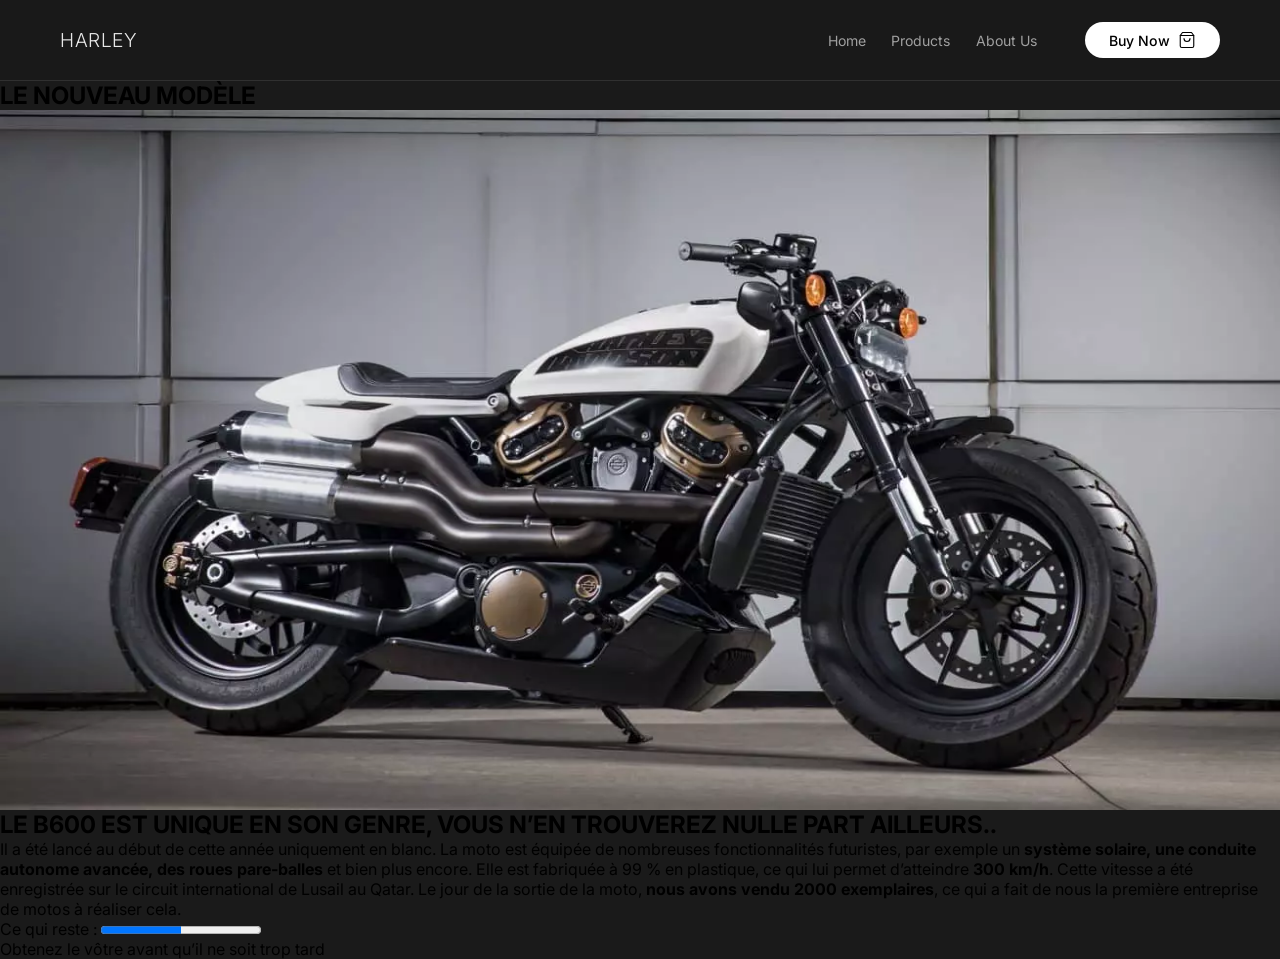
==== index.html @ 49d912ee "feat: Merge Aymen's home section and product page into main template - Update index.html with correc" ====
<!DOCTYPE html>
<html lang="en">

<head>
    <meta charset="UTF-8">
    <meta name="viewport" content="width=device-width, initial-scale=1.0">
    <link rel="stylesheet" href="assets/css/style.css">
    <link rel="stylesheet" href="assets/css/home.css">
    <link rel="preconnect" href="https://fonts.googleapis.com">
    <link rel="preconnect" href="https://fonts.gstatic.com" crossorigin>
    <link href="https://fonts.googleapis.com/css2?family=Inter:wght@400;500;600&display=swap" rel="stylesheet">
    <title>Moto Harley</title>
</head>

<body>
    <app-navbar></app-navbar>
    <section class="hero">
        <h1> LE NOUVEAU MODÈLE </h1>
            <img src='assets/images/harleymoto.webp' alt='une image' width="1290" height="700">
        <h2> LE B600 EST UNIQUE EN SON GENRE, VOUS N’EN TROUVEREZ NULLE PART AILLEURS..</h1>
            <p>Il a été lancé au début de cette année uniquement en blanc. La moto est équipée de nombreuses fonctionnalités futuristes, par exemple un <strong>système solaire, une conduite autonome avancée, des roues pare-balles</strong> et bien plus encore. Elle est fabriquée à 99 % en plastique, ce qui lui permet d’atteindre <strong>300 km/h</strong>. Cette vitesse a été enregistrée sur le circuit international de Lusail au Qatar. Le jour de la sortie de la moto, <strong>nous avons vendu 2000 exemplaires</strong>, ce qui a fait de nous la première entreprise de motos à réaliser cela.</p>
            <p>Ce qui reste : <progress value=50 max=100>50%</progress></p>
            <p>Obtenez le vôtre avant qu’il ne soit trop tard</p>
    </section>
    <script src="assets/js/navbar.js" defer></script>
</body>

</html>
---- assets/css/style.css ----
*,
*::before,
*::after {
    margin: 0;
    padding: 0;
    box-sizing: border-box;
}

:root {
    --nav-height: clamp(80px, 9vh, 100px);
    --container-padding: clamp(20px, 5vw, 60px);
}

app-navbar {
    display: contents;
}


body {
    font-family: 'Inter', sans-serif;
    background-color: #1a1a1a;
}

.navbar {
    width: 100%;
    height: var(--nav-height);
    background-color: rgba(26, 26, 26, 0.8);
    backdrop-filter: blur(10px);
    -webkit-backdrop-filter: blur(10px);
    border-bottom: 1px solid rgba(255, 255, 255, 0.1);
    position: sticky;
    top: 0;
    z-index: 1000;
    transition: all 0.3s ease;
}

.navbar-content {
    max-width: 1600px;
    width: 100%;
    height: 100%;
    margin: 0 auto;
    padding: 0 var(--container-padding);
    display: flex;
    align-items: center;
    justify-content: space-between;
}


.navbar-logo {
    font-size: clamp(18px, 1.5vw, 22px);
    font-weight: 300;
    letter-spacing: 0.5px;
    color: #ffffff;
    text-decoration: none;
    opacity: 0.9;
}

.navbar-right {
    display: flex;
    align-items: center;
    gap: clamp(24px, 4vw, 48px);
}

.navbar-links {
    display: flex;
    align-items: center;
    list-style: none;
    gap: clamp(16px, 2vw, 32px);
}

.navbar-links a {
    font-size: clamp(14px, 1.1vw, 16px);
    font-weight: 400;
    color: #a0a0a0;
    text-decoration: none;
    transition: color 0.2s ease;
}

.navbar-links a:hover {
    color: #ffffff;
}

.navbar-btn {
    display: inline-flex;
    align-items: center;
    gap: 8px;
    padding: clamp(8px, 1vh, 12px) clamp(16px, 2vw, 24px);
    font-size: clamp(13px, 1.1vw, 15px);
    font-weight: 500;
    color: #000000;
    background-color: #ffffff;
    border-radius: 50px;
    text-decoration: none;
    transition: transform 0.2s ease;
}

.navbar-btn:hover {
    transform: scale(1.02);
}

.navbar-btn svg {
    width: 18px;
    height: 18px;
    stroke-width: 1.5;
}

.hero {
    width: 100%;
    min-height: 80vh;
    display: flex;
    flex-direction: column;
    justify-content: flex-start;
}
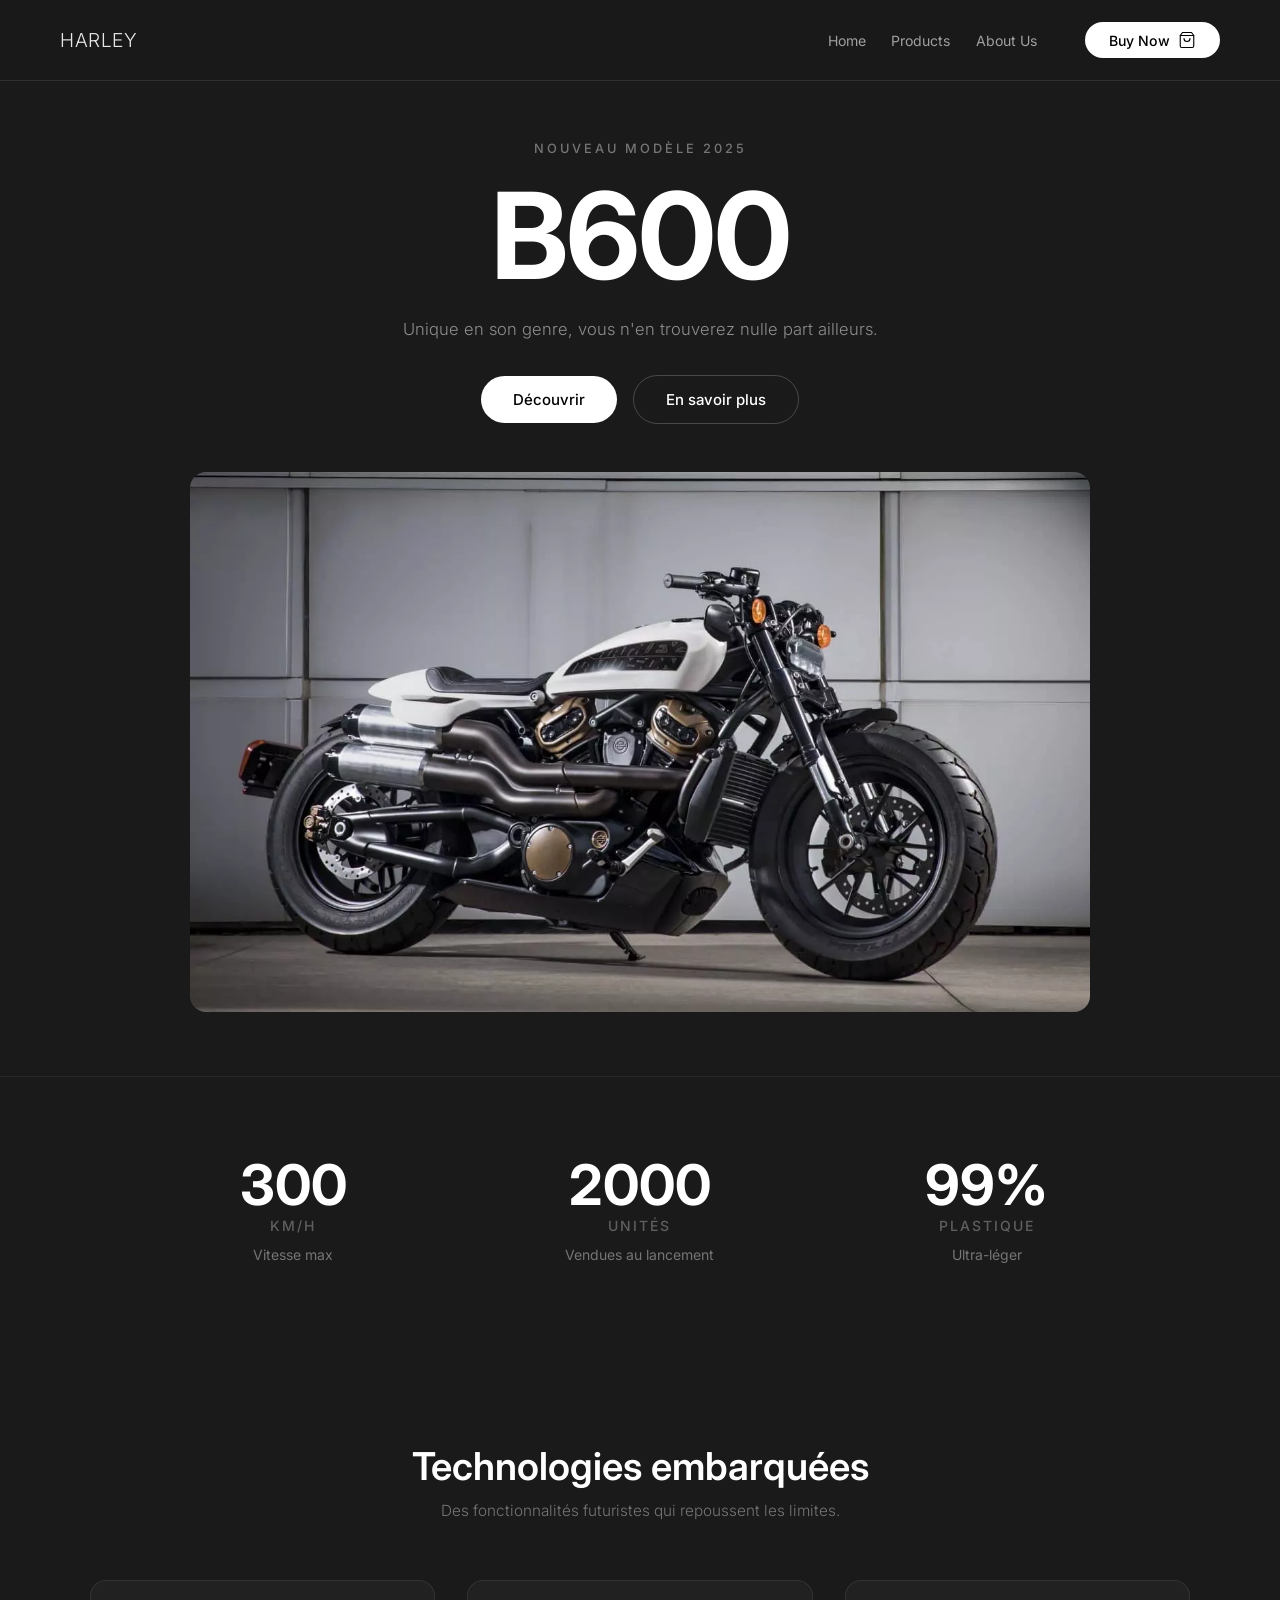
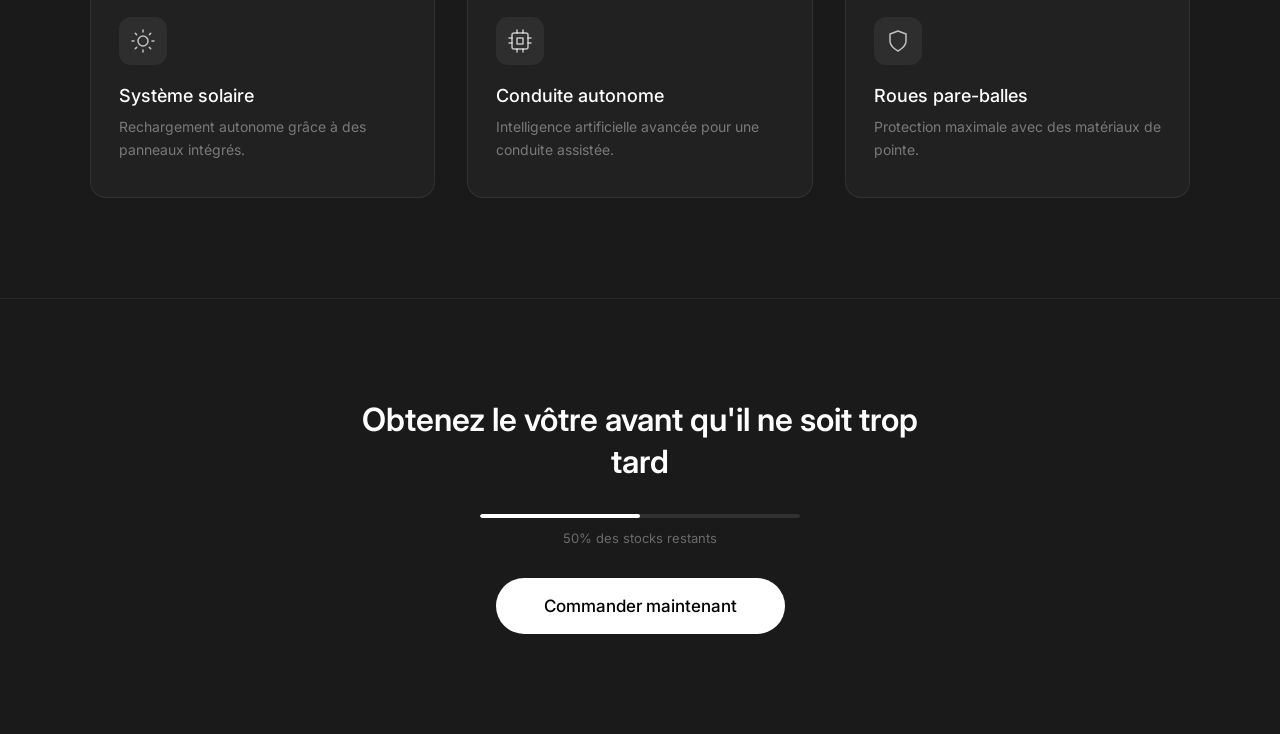
==== commit 7b20d3d5: "feat: Redesign home page and move Aymen's content to About page - Redesign home with clean hero, spe" ====
--- a/index.html
+++ b/index.html
@@ -1,5 +1,5 @@
 <!DOCTYPE html>
-<html lang="en">
+<html lang="fr">
 
 <head>
     <meta charset="UTF-8">
@@ -8,21 +8,115 @@
     <link rel="stylesheet" href="assets/css/home.css">
     <link rel="preconnect" href="https://fonts.googleapis.com">
     <link rel="preconnect" href="https://fonts.gstatic.com" crossorigin>
-    <link href="https://fonts.googleapis.com/css2?family=Inter:wght@400;500;600&display=swap" rel="stylesheet">
+    <link href="https://fonts.googleapis.com/css2?family=Inter:wght@300;400;500;600;700&display=swap" rel="stylesheet">
     <title>Moto Harley</title>
 </head>
 
 <body>
     <app-navbar></app-navbar>
+
     <section class="hero">
-        <h1> LE NOUVEAU MODÈLE </h1>
-            <img src='assets/images/harleymoto.webp' alt='une image' width="1290" height="700">
-        <h2> LE B600 EST UNIQUE EN SON GENRE, VOUS N’EN TROUVEREZ NULLE PART AILLEURS..</h1>
-            <p>Il a été lancé au début de cette année uniquement en blanc. La moto est équipée de nombreuses fonctionnalités futuristes, par exemple un <strong>système solaire, une conduite autonome avancée, des roues pare-balles</strong> et bien plus encore. Elle est fabriquée à 99 % en plastique, ce qui lui permet d’atteindre <strong>300 km/h</strong>. Cette vitesse a été enregistrée sur le circuit international de Lusail au Qatar. Le jour de la sortie de la moto, <strong>nous avons vendu 2000 exemplaires</strong>, ce qui a fait de nous la première entreprise de motos à réaliser cela.</p>
-            <p>Ce qui reste : <progress value=50 max=100>50%</progress></p>
-            <p>Obtenez le vôtre avant qu’il ne soit trop tard</p>
+        <div class="hero-content">
+            <p class="hero-label">Nouveau modèle 2025</p>
+            <h1 class="hero-title">B600</h1>
+            <p class="hero-subtitle">Unique en son genre, vous n'en trouverez nulle part ailleurs.</p>
+            <div class="hero-actions">
+                <a href="products.html" class="btn-primary">Découvrir</a>
+                <a href="#specs" class="btn-secondary">En savoir plus</a>
+            </div>
+        </div>
+        <div class="hero-image">
+            <img src="assets/images/harleymoto.webp" alt="Harley B600">
+        </div>
     </section>
+
+    <section class="specs" id="specs">
+        <div class="specs-grid">
+            <div class="spec-card">
+                <span class="spec-value">300</span>
+                <span class="spec-unit">km/h</span>
+                <span class="spec-label">Vitesse max</span>
+            </div>
+            <div class="spec-card">
+                <span class="spec-value">2000</span>
+                <span class="spec-unit">unités</span>
+                <span class="spec-label">Vendues au lancement</span>
+            </div>
+            <div class="spec-card">
+                <span class="spec-value">99%</span>
+                <span class="spec-unit">plastique</span>
+                <span class="spec-label">Ultra-léger</span>
+            </div>
+        </div>
+    </section>
+
+    <section class="features">
+        <div class="features-content">
+            <h2 class="section-title">Technologies embarquées</h2>
+            <p class="section-subtitle">Des fonctionnalités futuristes qui repoussent les limites.</p>
+            <div class="features-grid">
+                <div class="feature-card">
+                    <div class="feature-icon">
+                        <svg xmlns="http://www.w3.org/2000/svg" width="24" height="24" viewBox="0 0 24 24" fill="none" stroke="currentColor" stroke-width="1.5" stroke-linecap="round" stroke-linejoin="round">
+                            <circle cx="12" cy="12" r="5"></circle>
+                            <line x1="12" y1="1" x2="12" y2="3"></line>
+                            <line x1="12" y1="21" x2="12" y2="23"></line>
+                            <line x1="4.22" y1="4.22" x2="5.64" y2="5.64"></line>
+                            <line x1="18.36" y1="18.36" x2="19.78" y2="19.78"></line>
+                            <line x1="1" y1="12" x2="3" y2="12"></line>
+                            <line x1="21" y1="12" x2="23" y2="12"></line>
+                            <line x1="4.22" y1="19.78" x2="5.64" y2="18.36"></line>
+                            <line x1="18.36" y1="5.64" x2="19.78" y2="4.22"></line>
+                        </svg>
+                    </div>
+                    <h3>Système solaire</h3>
+                    <p>Rechargement autonome grâce à des panneaux intégrés.</p>
+                </div>
+                <div class="feature-card">
+                    <div class="feature-icon">
+                        <svg xmlns="http://www.w3.org/2000/svg" width="24" height="24" viewBox="0 0 24 24" fill="none" stroke="currentColor" stroke-width="1.5" stroke-linecap="round" stroke-linejoin="round">
+                            <rect x="4" y="4" width="16" height="16" rx="2" ry="2"></rect>
+                            <rect x="9" y="9" width="6" height="6"></rect>
+                            <line x1="9" y1="1" x2="9" y2="4"></line>
+                            <line x1="15" y1="1" x2="15" y2="4"></line>
+                            <line x1="9" y1="20" x2="9" y2="23"></line>
+                            <line x1="15" y1="20" x2="15" y2="23"></line>
+                            <line x1="20" y1="9" x2="23" y2="9"></line>
+                            <line x1="20" y1="14" x2="23" y2="14"></line>
+                            <line x1="1" y1="9" x2="4" y2="9"></line>
+                            <line x1="1" y1="14" x2="4" y2="14"></line>
+                        </svg>
+                    </div>
+                    <h3>Conduite autonome</h3>
+                    <p>Intelligence artificielle avancée pour une conduite assistée.</p>
+                </div>
+                <div class="feature-card">
+                    <div class="feature-icon">
+                        <svg xmlns="http://www.w3.org/2000/svg" width="24" height="24" viewBox="0 0 24 24" fill="none" stroke="currentColor" stroke-width="1.5" stroke-linecap="round" stroke-linejoin="round">
+                            <path d="M12 22s8-4 8-10V5l-8-3-8 3v7c0 6 8 10 8 10z"></path>
+                        </svg>
+                    </div>
+                    <h3>Roues pare-balles</h3>
+                    <p>Protection maximale avec des matériaux de pointe.</p>
+                </div>
+            </div>
+        </div>
+    </section>
+
+    <section class="cta">
+        <div class="cta-content">
+            <h2>Obtenez le vôtre avant qu'il ne soit trop tard</h2>
+            <div class="cta-stock">
+                <div class="stock-bar">
+                    <div class="stock-fill"></div>
+                </div>
+                <span class="stock-text">50% des stocks restants</span>
+            </div>
+            <a href="products.html" class="btn-primary btn-large">Commander maintenant</a>
+        </div>
+    </section>
+
     <script src="assets/js/navbar.js" defer></script>
 </body>
 
-</html>+</html>
--- a/assets/css/home.css
+++ b/assets/css/home.css
@@ -0,0 +1,297 @@
+/* ============ HERO ============ */
+.hero {
+    width: 100%;
+    min-height: calc(100vh - var(--nav-height));
+    display: flex;
+    flex-direction: column;
+    align-items: center;
+    justify-content: center;
+    padding: 60px var(--container-padding);
+    text-align: center;
+    gap: 48px;
+}
+
+.hero-content {
+    max-width: 700px;
+    display: flex;
+    flex-direction: column;
+    align-items: center;
+    gap: 20px;
+}
+
+.hero-label {
+    font-size: clamp(12px, 1vw, 14px);
+    font-weight: 500;
+    letter-spacing: 3px;
+    text-transform: uppercase;
+    color: rgba(255, 255, 255, 0.4);
+}
+
+.hero-title {
+    font-size: clamp(64px, 10vw, 120px);
+    font-weight: 700;
+    letter-spacing: -2px;
+    line-height: 1;
+    color: #ffffff;
+}
+
+.hero-subtitle {
+    font-size: clamp(16px, 1.3vw, 20px);
+    font-weight: 300;
+    line-height: 1.6;
+    color: rgba(255, 255, 255, 0.5);
+    max-width: 480px;
+}
+
+.hero-actions {
+    display: flex;
+    align-items: center;
+    gap: 16px;
+    margin-top: 12px;
+}
+
+.hero-image {
+    width: 100%;
+    max-width: 900px;
+}
+
+.hero-image img {
+    width: 100%;
+    height: auto;
+    border-radius: 16px;
+    object-fit: cover;
+}
+
+/* ============ BUTTONS ============ */
+.btn-primary {
+    display: inline-flex;
+    align-items: center;
+    justify-content: center;
+    padding: 14px 32px;
+    font-size: 15px;
+    font-weight: 500;
+    color: #000000;
+    background-color: #ffffff;
+    border-radius: 50px;
+    text-decoration: none;
+    transition: transform 0.2s ease, opacity 0.2s ease;
+}
+
+.btn-primary:hover {
+    transform: scale(1.03);
+    opacity: 0.9;
+}
+
+.btn-secondary {
+    display: inline-flex;
+    align-items: center;
+    justify-content: center;
+    padding: 14px 32px;
+    font-size: 15px;
+    font-weight: 500;
+    color: #ffffff;
+    background-color: transparent;
+    border: 1px solid rgba(255, 255, 255, 0.2);
+    border-radius: 50px;
+    text-decoration: none;
+    transition: border-color 0.2s ease;
+}
+
+.btn-secondary:hover {
+    border-color: rgba(255, 255, 255, 0.5);
+}
+
+.btn-large {
+    padding: 18px 48px;
+    font-size: 17px;
+}
+
+/* ============ SPECS ============ */
+.specs {
+    padding: 80px var(--container-padding);
+    border-top: 1px solid rgba(255, 255, 255, 0.06);
+}
+
+.specs-grid {
+    max-width: 1000px;
+    margin: 0 auto;
+    display: grid;
+    grid-template-columns: repeat(3, 1fr);
+    gap: 40px;
+}
+
+.spec-card {
+    display: flex;
+    flex-direction: column;
+    align-items: center;
+    text-align: center;
+    gap: 4px;
+}
+
+.spec-value {
+    font-size: clamp(40px, 5vw, 56px);
+    font-weight: 700;
+    color: #ffffff;
+    line-height: 1;
+}
+
+.spec-unit {
+    font-size: 14px;
+    font-weight: 500;
+    color: rgba(255, 255, 255, 0.3);
+    text-transform: uppercase;
+    letter-spacing: 2px;
+}
+
+.spec-label {
+    font-size: 14px;
+    font-weight: 400;
+    color: rgba(255, 255, 255, 0.4);
+    margin-top: 8px;
+}
+
+/* ============ FEATURES ============ */
+.features {
+    padding: 100px var(--container-padding);
+}
+
+.features-content {
+    max-width: 1100px;
+    margin: 0 auto;
+}
+
+.section-title {
+    font-size: clamp(28px, 3vw, 40px);
+    font-weight: 600;
+    color: #ffffff;
+    text-align: center;
+}
+
+.section-subtitle {
+    font-size: clamp(15px, 1.2vw, 18px);
+    font-weight: 300;
+    color: rgba(255, 255, 255, 0.4);
+    text-align: center;
+    margin-top: 12px;
+}
+
+.features-grid {
+    display: grid;
+    grid-template-columns: repeat(3, 1fr);
+    gap: 32px;
+    margin-top: 60px;
+}
+
+.feature-card {
+    padding: 36px 28px;
+    border-radius: 16px;
+    border: 1px solid rgba(255, 255, 255, 0.08);
+    background-color: rgba(255, 255, 255, 0.03);
+    transition: border-color 0.3s ease, background-color 0.3s ease;
+}
+
+.feature-card:hover {
+    border-color: rgba(255, 255, 255, 0.15);
+    background-color: rgba(255, 255, 255, 0.05);
+}
+
+.feature-icon {
+    width: 48px;
+    height: 48px;
+    display: flex;
+    align-items: center;
+    justify-content: center;
+    border-radius: 12px;
+    background-color: rgba(255, 255, 255, 0.06);
+    color: rgba(255, 255, 255, 0.7);
+    margin-bottom: 20px;
+}
+
+.feature-card h3 {
+    font-size: 18px;
+    font-weight: 500;
+    color: #ffffff;
+    margin-bottom: 10px;
+}
+
+.feature-card p {
+    font-size: 14px;
+    font-weight: 400;
+    line-height: 1.6;
+    color: rgba(255, 255, 255, 0.4);
+}
+
+/* ============ CTA ============ */
+.cta {
+    padding: 100px var(--container-padding);
+    border-top: 1px solid rgba(255, 255, 255, 0.06);
+}
+
+.cta-content {
+    max-width: 600px;
+    margin: 0 auto;
+    text-align: center;
+    display: flex;
+    flex-direction: column;
+    align-items: center;
+    gap: 32px;
+}
+
+.cta-content h2 {
+    font-size: clamp(24px, 2.5vw, 36px);
+    font-weight: 600;
+    color: #ffffff;
+    line-height: 1.3;
+}
+
+.cta-stock {
+    display: flex;
+    flex-direction: column;
+    align-items: center;
+    gap: 12px;
+    width: 100%;
+    max-width: 320px;
+}
+
+.stock-bar {
+    width: 100%;
+    height: 4px;
+    background-color: rgba(255, 255, 255, 0.1);
+    border-radius: 4px;
+    overflow: hidden;
+}
+
+.stock-fill {
+    width: 50%;
+    height: 100%;
+    background-color: #ffffff;
+    border-radius: 4px;
+}
+
+.stock-text {
+    font-size: 13px;
+    font-weight: 400;
+    color: rgba(255, 255, 255, 0.35);
+}
+
+/* ============ RESPONSIVE ============ */
+@media (max-width: 768px) {
+    .specs-grid {
+        grid-template-columns: 1fr;
+        gap: 32px;
+    }
+
+    .features-grid {
+        grid-template-columns: 1fr;
+        gap: 20px;
+    }
+
+    .hero-actions {
+        flex-direction: column;
+        width: 100%;
+    }
+
+    .hero-actions a {
+        width: 100%;
+    }
+}
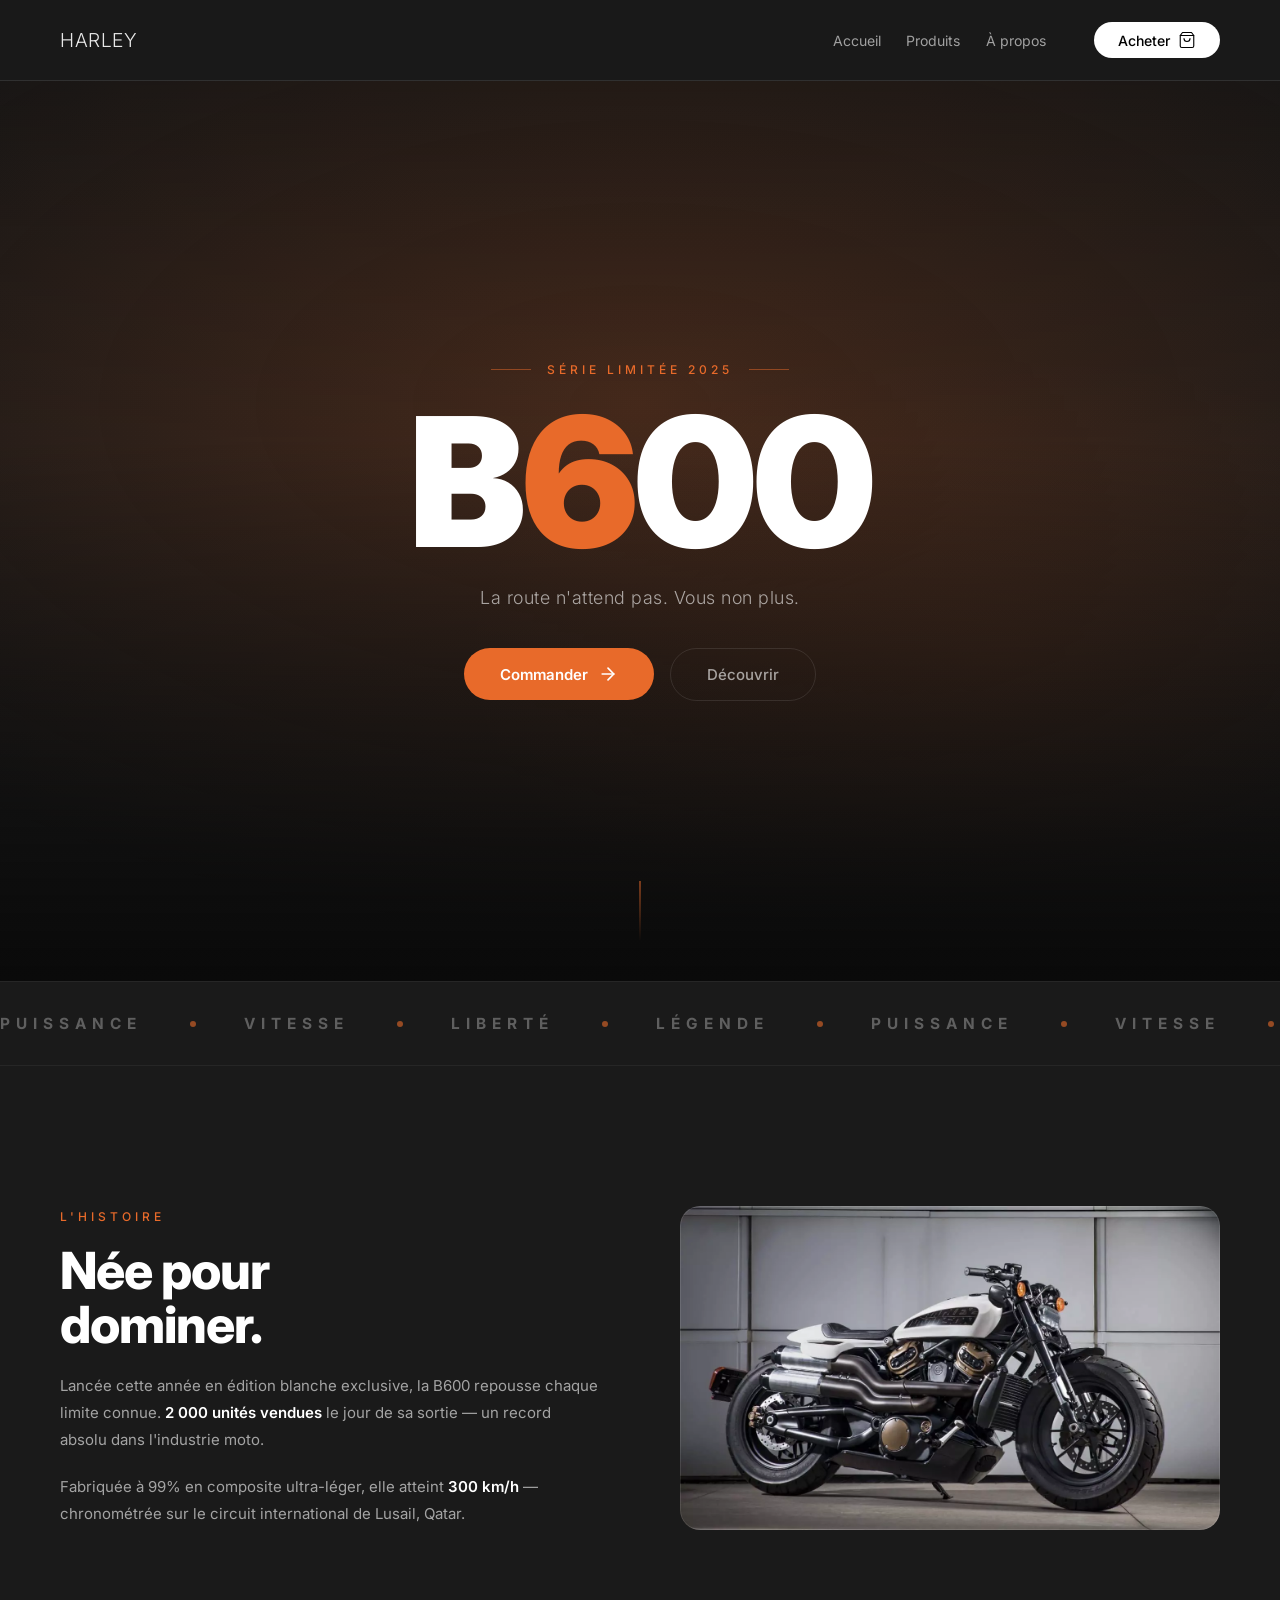
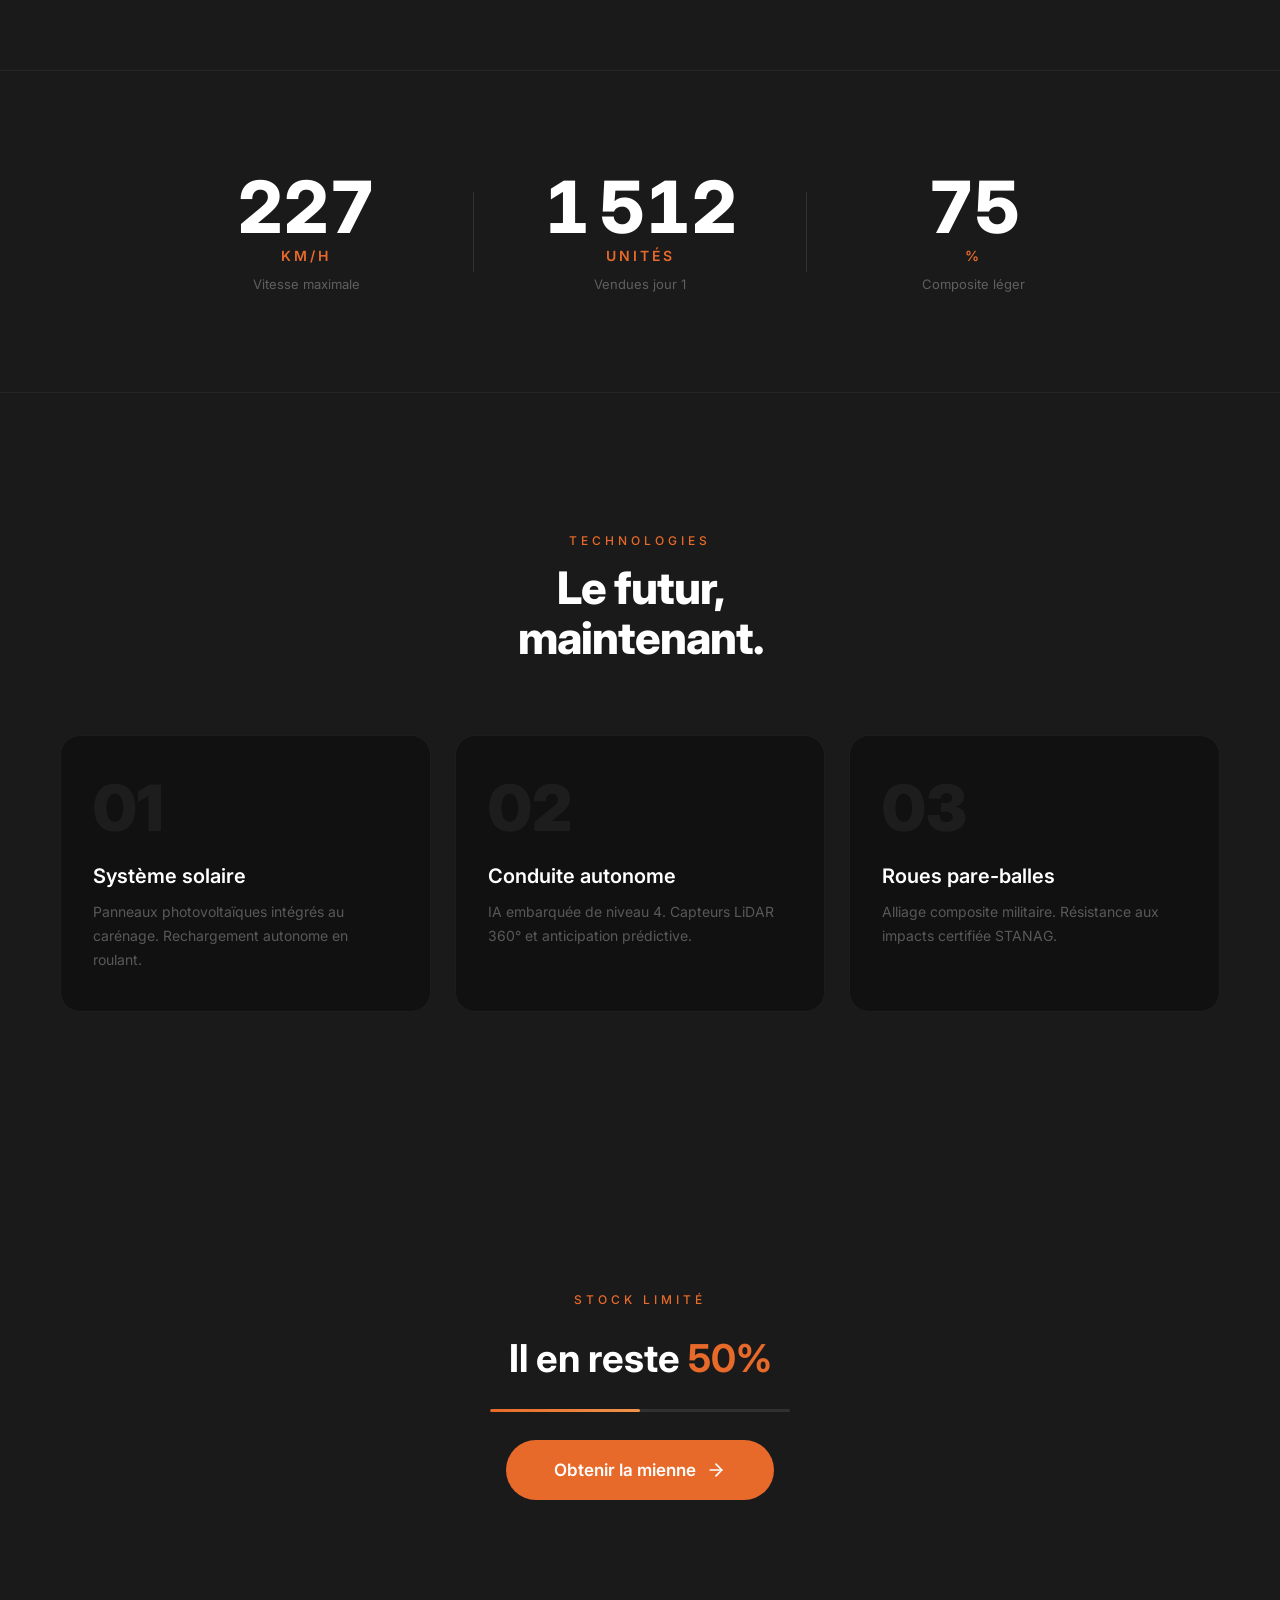
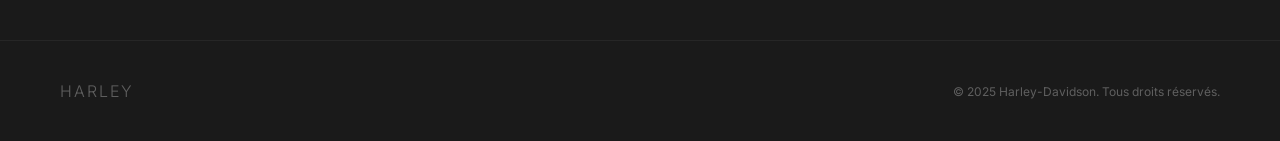
==== commit b1760f62: "feat: Premium redesign of home page with parallax, animations and French navbar - Cinematic hero wit" ====
--- a/index.html
+++ b/index.html
@@ -8,115 +8,151 @@
     <link rel="stylesheet" href="assets/css/home.css">
     <link rel="preconnect" href="https://fonts.googleapis.com">
     <link rel="preconnect" href="https://fonts.gstatic.com" crossorigin>
-    <link href="https://fonts.googleapis.com/css2?family=Inter:wght@300;400;500;600;700&display=swap" rel="stylesheet">
-    <title>Moto Harley</title>
+    <link href="https://fonts.googleapis.com/css2?family=Inter:wght@300;400;500;600;700;800;900&display=swap" rel="stylesheet">
+    <title>Harley — B600</title>
 </head>
 
 <body>
     <app-navbar></app-navbar>
 
-    <section class="hero">
+    <!-- HERO -->
+    <section class="hero" id="hero">
+        <div class="hero-bg-wrapper">
+            <div class="hero-bg" id="heroBg"></div>
+            <div class="hero-overlay"></div>
+        </div>
         <div class="hero-content">
-            <p class="hero-label">Nouveau modèle 2025</p>
-            <h1 class="hero-title">B600</h1>
-            <p class="hero-subtitle">Unique en son genre, vous n'en trouverez nulle part ailleurs.</p>
-            <div class="hero-actions">
-                <a href="products.html" class="btn-primary">Découvrir</a>
-                <a href="#specs" class="btn-secondary">En savoir plus</a>
+            <div class="hero-tag reveal">
+                <span class="tag-line"></span>
+                <span>Série limitée 2025</span>
+                <span class="tag-line"></span>
+            </div>
+            <h1 class="hero-title reveal">
+                <span class="title-line">B<span class="title-accent">6</span>00</span>
+            </h1>
+            <p class="hero-sub reveal">La route n'attend pas. Vous non plus.</p>
+            <div class="hero-cta reveal">
+                <a href="products.html" class="cta-main">
+                    <span>Commander</span>
+                    <svg width="20" height="20" viewBox="0 0 24 24" fill="none" stroke="currentColor" stroke-width="2" stroke-linecap="round" stroke-linejoin="round"><line x1="5" y1="12" x2="19" y2="12"></line><polyline points="12 5 19 12 12 19"></polyline></svg>
+                </a>
+                <a href="#story" class="cta-ghost">Découvrir</a>
             </div>
         </div>
-        <div class="hero-image">
-            <img src="assets/images/harleymoto.webp" alt="Harley B600">
+        <div class="scroll-indicator" id="scrollInd">
+            <div class="scroll-line"></div>
         </div>
     </section>
 
-    <section class="specs" id="specs">
-        <div class="specs-grid">
-            <div class="spec-card">
-                <span class="spec-value">300</span>
-                <span class="spec-unit">km/h</span>
-                <span class="spec-label">Vitesse max</span>
-            </div>
-            <div class="spec-card">
-                <span class="spec-value">2000</span>
-                <span class="spec-unit">unités</span>
-                <span class="spec-label">Vendues au lancement</span>
-            </div>
-            <div class="spec-card">
-                <span class="spec-value">99%</span>
-                <span class="spec-unit">plastique</span>
-                <span class="spec-label">Ultra-léger</span>
+    <!-- MARQUEE -->
+    <section class="marquee-section">
+        <div class="marquee-track">
+            <div class="marquee-content">
+                <span>PUISSANCE</span><span class="marquee-dot"></span>
+                <span>VITESSE</span><span class="marquee-dot"></span>
+                <span>LIBERTÉ</span><span class="marquee-dot"></span>
+                <span>LÉGENDE</span><span class="marquee-dot"></span>
+                <span>PUISSANCE</span><span class="marquee-dot"></span>
+                <span>VITESSE</span><span class="marquee-dot"></span>
+                <span>LIBERTÉ</span><span class="marquee-dot"></span>
+                <span>LÉGENDE</span><span class="marquee-dot"></span>
             </div>
         </div>
     </section>
 
-    <section class="features">
-        <div class="features-content">
-            <h2 class="section-title">Technologies embarquées</h2>
-            <p class="section-subtitle">Des fonctionnalités futuristes qui repoussent les limites.</p>
-            <div class="features-grid">
-                <div class="feature-card">
-                    <div class="feature-icon">
-                        <svg xmlns="http://www.w3.org/2000/svg" width="24" height="24" viewBox="0 0 24 24" fill="none" stroke="currentColor" stroke-width="1.5" stroke-linecap="round" stroke-linejoin="round">
-                            <circle cx="12" cy="12" r="5"></circle>
-                            <line x1="12" y1="1" x2="12" y2="3"></line>
-                            <line x1="12" y1="21" x2="12" y2="23"></line>
-                            <line x1="4.22" y1="4.22" x2="5.64" y2="5.64"></line>
-                            <line x1="18.36" y1="18.36" x2="19.78" y2="19.78"></line>
-                            <line x1="1" y1="12" x2="3" y2="12"></line>
-                            <line x1="21" y1="12" x2="23" y2="12"></line>
-                            <line x1="4.22" y1="19.78" x2="5.64" y2="18.36"></line>
-                            <line x1="18.36" y1="5.64" x2="19.78" y2="4.22"></line>
-                        </svg>
-                    </div>
-                    <h3>Système solaire</h3>
-                    <p>Rechargement autonome grâce à des panneaux intégrés.</p>
-                </div>
-                <div class="feature-card">
-                    <div class="feature-icon">
-                        <svg xmlns="http://www.w3.org/2000/svg" width="24" height="24" viewBox="0 0 24 24" fill="none" stroke="currentColor" stroke-width="1.5" stroke-linecap="round" stroke-linejoin="round">
-                            <rect x="4" y="4" width="16" height="16" rx="2" ry="2"></rect>
-                            <rect x="9" y="9" width="6" height="6"></rect>
-                            <line x1="9" y1="1" x2="9" y2="4"></line>
-                            <line x1="15" y1="1" x2="15" y2="4"></line>
-                            <line x1="9" y1="20" x2="9" y2="23"></line>
-                            <line x1="15" y1="20" x2="15" y2="23"></line>
-                            <line x1="20" y1="9" x2="23" y2="9"></line>
-                            <line x1="20" y1="14" x2="23" y2="14"></line>
-                            <line x1="1" y1="9" x2="4" y2="9"></line>
-                            <line x1="1" y1="14" x2="4" y2="14"></line>
-                        </svg>
-                    </div>
-                    <h3>Conduite autonome</h3>
-                    <p>Intelligence artificielle avancée pour une conduite assistée.</p>
-                </div>
-                <div class="feature-card">
-                    <div class="feature-icon">
-                        <svg xmlns="http://www.w3.org/2000/svg" width="24" height="24" viewBox="0 0 24 24" fill="none" stroke="currentColor" stroke-width="1.5" stroke-linecap="round" stroke-linejoin="round">
-                            <path d="M12 22s8-4 8-10V5l-8-3-8 3v7c0 6 8 10 8 10z"></path>
-                        </svg>
-                    </div>
-                    <h3>Roues pare-balles</h3>
-                    <p>Protection maximale avec des matériaux de pointe.</p>
+    <!-- STORY -->
+    <section class="story" id="story">
+        <div class="story-inner">
+            <div class="story-text">
+                <p class="story-label reveal">L'histoire</p>
+                <h2 class="story-title reveal">Née pour<br>dominer.</h2>
+                <p class="story-desc reveal">Lancée cette année en édition blanche exclusive, la B600 repousse chaque limite connue. <strong>2 000 unités vendues</strong> le jour de sa sortie — un record absolu dans l'industrie moto.</p>
+                <p class="story-desc reveal">Fabriquée à 99% en composite ultra-léger, elle atteint <strong>300 km/h</strong> — chronométrée sur le circuit international de Lusail, Qatar.</p>
+            </div>
+            <div class="story-visual reveal">
+                <div class="story-img-wrapper">
+                    <img src="assets/images/harleymoto.webp" alt="Harley B600">
                 </div>
             </div>
         </div>
     </section>
 
-    <section class="cta">
-        <div class="cta-content">
-            <h2>Obtenez le vôtre avant qu'il ne soit trop tard</h2>
-            <div class="cta-stock">
-                <div class="stock-bar">
-                    <div class="stock-fill"></div>
-                </div>
-                <span class="stock-text">50% des stocks restants</span>
+    <!-- SPECS -->
+    <section class="specs">
+        <div class="specs-inner">
+            <div class="spec-item reveal">
+                <span class="spec-number" data-target="300">0</span>
+                <span class="spec-unit">km/h</span>
+                <span class="spec-name">Vitesse maximale</span>
             </div>
-            <a href="products.html" class="btn-primary btn-large">Commander maintenant</a>
+            <div class="spec-divider"></div>
+            <div class="spec-item reveal">
+                <span class="spec-number" data-target="2000">0</span>
+                <span class="spec-unit">unités</span>
+                <span class="spec-name">Vendues jour 1</span>
+            </div>
+            <div class="spec-divider"></div>
+            <div class="spec-item reveal">
+                <span class="spec-number" data-target="99">0</span>
+                <span class="spec-unit">%</span>
+                <span class="spec-name">Composite léger</span>
+            </div>
         </div>
     </section>
 
+    <!-- FEATURES -->
+    <section class="features">
+        <div class="features-header">
+            <p class="features-label reveal">Technologies</p>
+            <h2 class="features-title reveal">Le futur,<br>maintenant.</h2>
+        </div>
+        <div class="features-grid">
+            <div class="feature-card reveal" style="--delay: 0s">
+                <div class="card-number">01</div>
+                <h3>Système solaire</h3>
+                <p>Panneaux photovoltaïques intégrés au carénage. Rechargement autonome en roulant.</p>
+                <div class="card-line"></div>
+            </div>
+            <div class="feature-card reveal" style="--delay: 0.1s">
+                <div class="card-number">02</div>
+                <h3>Conduite autonome</h3>
+                <p>IA embarquée de niveau 4. Capteurs LiDAR 360° et anticipation prédictive.</p>
+                <div class="card-line"></div>
+            </div>
+            <div class="feature-card reveal" style="--delay: 0.2s">
+                <div class="card-number">03</div>
+                <h3>Roues pare-balles</h3>
+                <p>Alliage composite militaire. Résistance aux impacts certifiée STANAG.</p>
+                <div class="card-line"></div>
+            </div>
+        </div>
+    </section>
+
+    <!-- CTA -->
+    <section class="final-cta">
+        <div class="final-cta-inner reveal">
+            <p class="final-label">Stock limité</p>
+            <h2>Il en reste <span class="accent">50%</span></h2>
+            <div class="final-bar">
+                <div class="final-bar-fill"></div>
+            </div>
+            <a href="products.html" class="cta-main cta-large">
+                <span>Obtenir la mienne</span>
+                <svg width="20" height="20" viewBox="0 0 24 24" fill="none" stroke="currentColor" stroke-width="2" stroke-linecap="round" stroke-linejoin="round"><line x1="5" y1="12" x2="19" y2="12"></line><polyline points="12 5 19 12 12 19"></polyline></svg>
+            </a>
+        </div>
+    </section>
+
+    <!-- FOOTER -->
+    <footer class="site-footer">
+        <div class="footer-inner">
+            <span class="footer-logo">HARLEY</span>
+            <span class="footer-copy">&copy; 2025 Harley-Davidson. Tous droits réservés.</span>
+        </div>
+    </footer>
+
     <script src="assets/js/navbar.js" defer></script>
+    <script src="assets/js/home.js" defer></script>
 </body>
 
 </html>
--- a/assets/css/home.css
+++ b/assets/css/home.css
@@ -1,297 +1,586 @@
+/* ============================================
+   HARLEY B600 — HOME
+   ============================================ */
+
+:root {
+    --accent: #e86a2a;
+    --accent-glow: rgba(232, 106, 42, 0.25);
+    --white: #ffffff;
+    --white-60: rgba(255, 255, 255, 0.6);
+    --white-30: rgba(255, 255, 255, 0.3);
+    --white-10: rgba(255, 255, 255, 0.1);
+    --white-05: rgba(255, 255, 255, 0.05);
+    --dark: #0a0a0a;
+    --dark-card: #111111;
+}
+
+/* ============ REVEAL ANIMATION ============ */
+.reveal {
+    opacity: 0;
+    transform: translateY(40px);
+    transition: opacity 0.8s cubic-bezier(0.16, 1, 0.3, 1),
+                transform 0.8s cubic-bezier(0.16, 1, 0.3, 1);
+    transition-delay: var(--delay, 0s);
+}
+
+.reveal.visible {
+    opacity: 1;
+    transform: translateY(0);
+}
+
 /* ============ HERO ============ */
 .hero {
+    position: relative;
     width: 100%;
-    min-height: calc(100vh - var(--nav-height));
+    height: 100vh;
+    display: flex;
+    align-items: center;
+    justify-content: center;
+    overflow: hidden;
+}
+
+.hero-bg-wrapper {
+    position: absolute;
+    inset: 0;
+    z-index: 0;
+}
+
+.hero-bg {
+    position: absolute;
+    inset: -20%;
+    background: radial-gradient(ellipse 80% 60% at 50% 40%, var(--accent-glow), transparent 70%),
+                radial-gradient(ellipse 50% 40% at 70% 60%, rgba(232, 106, 42, 0.08), transparent 60%);
+    will-change: transform;
+}
+
+.hero-overlay {
+    position: absolute;
+    inset: 0;
+    background: linear-gradient(to bottom,
+        rgba(10, 10, 10, 0.3) 0%,
+        rgba(10, 10, 10, 0.1) 40%,
+        rgba(10, 10, 10, 0.6) 80%,
+        var(--dark) 100%
+    );
+}
+
+.hero-content {
+    position: relative;
+    z-index: 2;
+    text-align: center;
     display: flex;
     flex-direction: column;
     align-items: center;
-    justify-content: center;
-    padding: 60px var(--container-padding);
-    text-align: center;
-    gap: 48px;
-}
-
-.hero-content {
-    max-width: 700px;
-    display: flex;
-    flex-direction: column;
-    align-items: center;
-    gap: 20px;
-}
-
-.hero-label {
-    font-size: clamp(12px, 1vw, 14px);
+    gap: 24px;
+    padding: 0 var(--container-padding);
+}
+
+.hero-tag {
+    display: flex;
+    align-items: center;
+    gap: 16px;
+    font-size: 12px;
     font-weight: 500;
-    letter-spacing: 3px;
+    letter-spacing: 4px;
     text-transform: uppercase;
-    color: rgba(255, 255, 255, 0.4);
+    color: var(--accent);
+}
+
+.tag-line {
+    display: block;
+    width: 40px;
+    height: 1px;
+    background: var(--accent);
+    opacity: 0.5;
 }
 
 .hero-title {
-    font-size: clamp(64px, 10vw, 120px);
-    font-weight: 700;
-    letter-spacing: -2px;
-    line-height: 1;
-    color: #ffffff;
-}
-
-.hero-subtitle {
-    font-size: clamp(16px, 1.3vw, 20px);
+    font-size: clamp(80px, 15vw, 180px);
+    font-weight: 900;
+    color: var(--white);
+    line-height: 0.9;
+    letter-spacing: -4px;
+}
+
+.title-line {
+    display: block;
+}
+
+.title-accent {
+    color: var(--accent);
+    position: relative;
+}
+
+.hero-sub {
+    font-size: clamp(16px, 1.4vw, 22px);
     font-weight: 300;
-    line-height: 1.6;
-    color: rgba(255, 255, 255, 0.5);
-    max-width: 480px;
-}
-
-.hero-actions {
+    color: var(--white-60);
+    letter-spacing: 0.5px;
+    max-width: 400px;
+}
+
+.hero-cta {
     display: flex;
     align-items: center;
     gap: 16px;
-    margin-top: 12px;
-}
-
-.hero-image {
-    width: 100%;
-    max-width: 900px;
-}
-
-.hero-image img {
-    width: 100%;
-    height: auto;
-    border-radius: 16px;
-    object-fit: cover;
+    margin-top: 16px;
 }
 
 /* ============ BUTTONS ============ */
-.btn-primary {
+.cta-main {
     display: inline-flex;
     align-items: center;
-    justify-content: center;
-    padding: 14px 32px;
+    gap: 10px;
+    padding: 16px 36px;
+    font-size: 15px;
+    font-weight: 600;
+    font-family: 'Inter', sans-serif;
+    color: var(--white);
+    background: var(--accent);
+    border: none;
+    border-radius: 60px;
+    text-decoration: none;
+    cursor: pointer;
+    transition: transform 0.25s cubic-bezier(0.16, 1, 0.3, 1),
+                box-shadow 0.25s ease;
+}
+
+.cta-main:hover {
+    transform: scale(1.04);
+    box-shadow: 0 8px 40px var(--accent-glow);
+}
+
+.cta-main svg {
+    transition: transform 0.25s ease;
+}
+
+.cta-main:hover svg {
+    transform: translateX(4px);
+}
+
+.cta-ghost {
+    display: inline-flex;
+    align-items: center;
+    padding: 16px 36px;
     font-size: 15px;
     font-weight: 500;
-    color: #000000;
-    background-color: #ffffff;
-    border-radius: 50px;
+    font-family: 'Inter', sans-serif;
+    color: var(--white-60);
+    background: transparent;
+    border: 1px solid var(--white-10);
+    border-radius: 60px;
     text-decoration: none;
-    transition: transform 0.2s ease, opacity 0.2s ease;
-}
-
-.btn-primary:hover {
+    transition: border-color 0.3s ease, color 0.3s ease;
+}
+
+.cta-ghost:hover {
+    border-color: var(--white-30);
+    color: var(--white);
+}
+
+.cta-large {
+    padding: 20px 48px;
+    font-size: 17px;
+}
+
+/* ============ SCROLL INDICATOR ============ */
+.scroll-indicator {
+    position: absolute;
+    bottom: 40px;
+    left: 50%;
+    transform: translateX(-50%);
+    z-index: 2;
+}
+
+.scroll-line {
+    width: 1px;
+    height: 60px;
+    background: linear-gradient(to bottom, var(--accent), transparent);
+    animation: scrollPulse 2s ease-in-out infinite;
+}
+
+@keyframes scrollPulse {
+    0%, 100% { opacity: 0.3; transform: scaleY(0.6); }
+    50% { opacity: 1; transform: scaleY(1); }
+}
+
+/* ============ MARQUEE ============ */
+.marquee-section {
+    padding: 32px 0;
+    border-top: 1px solid var(--white-05);
+    border-bottom: 1px solid var(--white-05);
+    overflow: hidden;
+}
+
+.marquee-track {
+    display: flex;
+    width: max-content;
+}
+
+.marquee-content {
+    display: flex;
+    align-items: center;
+    gap: 48px;
+    animation: marqueeScroll 20s linear infinite;
+    padding-right: 48px;
+}
+
+.marquee-content span {
+    font-size: clamp(14px, 1.2vw, 18px);
+    font-weight: 700;
+    letter-spacing: 6px;
+    text-transform: uppercase;
+    color: var(--white-30);
+    white-space: nowrap;
+}
+
+.marquee-dot {
+    display: block;
+    width: 6px;
+    height: 6px;
+    background: var(--accent);
+    border-radius: 50%;
+    opacity: 0.6;
+}
+
+@keyframes marqueeScroll {
+    0% { transform: translateX(0); }
+    100% { transform: translateX(-50%); }
+}
+
+/* ============ STORY ============ */
+.story {
+    padding: 140px var(--container-padding);
+}
+
+.story-inner {
+    max-width: 1200px;
+    margin: 0 auto;
+    display: grid;
+    grid-template-columns: 1fr 1fr;
+    gap: 80px;
+    align-items: center;
+}
+
+.story-text {
+    display: flex;
+    flex-direction: column;
+    gap: 20px;
+}
+
+.story-label {
+    font-size: 12px;
+    font-weight: 500;
+    letter-spacing: 4px;
+    text-transform: uppercase;
+    color: var(--accent);
+}
+
+.story-title {
+    font-size: clamp(36px, 4vw, 56px);
+    font-weight: 800;
+    color: var(--white);
+    line-height: 1.05;
+    letter-spacing: -1px;
+}
+
+.story-desc {
+    font-size: clamp(15px, 1.1vw, 17px);
+    font-weight: 400;
+    line-height: 1.8;
+    color: var(--white-60);
+}
+
+.story-desc strong {
+    color: var(--white);
+    font-weight: 600;
+}
+
+.story-img-wrapper {
+    border-radius: 20px;
+    overflow: hidden;
+    position: relative;
+}
+
+.story-img-wrapper::after {
+    content: '';
+    position: absolute;
+    inset: 0;
+    border-radius: 20px;
+    border: 1px solid var(--white-10);
+    pointer-events: none;
+}
+
+.story-img-wrapper img {
+    width: 100%;
+    height: 100%;
+    object-fit: cover;
+    display: block;
+    transition: transform 0.6s cubic-bezier(0.16, 1, 0.3, 1);
+}
+
+.story-img-wrapper:hover img {
     transform: scale(1.03);
-    opacity: 0.9;
-}
-
-.btn-secondary {
-    display: inline-flex;
-    align-items: center;
-    justify-content: center;
-    padding: 14px 32px;
-    font-size: 15px;
-    font-weight: 500;
-    color: #ffffff;
-    background-color: transparent;
-    border: 1px solid rgba(255, 255, 255, 0.2);
-    border-radius: 50px;
-    text-decoration: none;
-    transition: border-color 0.2s ease;
-}
-
-.btn-secondary:hover {
-    border-color: rgba(255, 255, 255, 0.5);
-}
-
-.btn-large {
-    padding: 18px 48px;
-    font-size: 17px;
 }
 
 /* ============ SPECS ============ */
 .specs {
     padding: 80px var(--container-padding);
-    border-top: 1px solid rgba(255, 255, 255, 0.06);
-}
-
-.specs-grid {
+    border-top: 1px solid var(--white-05);
+    border-bottom: 1px solid var(--white-05);
+}
+
+.specs-inner {
     max-width: 1000px;
+    margin: 0 auto;
+    display: flex;
+    align-items: center;
+    justify-content: center;
+    gap: 0;
+}
+
+.spec-item {
+    flex: 1;
+    display: flex;
+    flex-direction: column;
+    align-items: center;
+    text-align: center;
+    gap: 4px;
+    padding: 20px 0;
+}
+
+.spec-number {
+    font-size: clamp(48px, 6vw, 72px);
+    font-weight: 800;
+    color: var(--white);
+    line-height: 1;
+    font-variant-numeric: tabular-nums;
+}
+
+.spec-unit {
+    font-size: 14px;
+    font-weight: 600;
+    color: var(--accent);
+    text-transform: uppercase;
+    letter-spacing: 3px;
+}
+
+.spec-name {
+    font-size: 13px;
+    font-weight: 400;
+    color: var(--white-30);
+    margin-top: 8px;
+}
+
+.spec-divider {
+    width: 1px;
+    height: 80px;
+    background: var(--white-10);
+}
+
+/* ============ FEATURES ============ */
+.features {
+    padding: 140px var(--container-padding);
+}
+
+.features-header {
+    text-align: center;
+    margin-bottom: 72px;
+}
+
+.features-label {
+    font-size: 12px;
+    font-weight: 500;
+    letter-spacing: 4px;
+    text-transform: uppercase;
+    color: var(--accent);
+    margin-bottom: 16px;
+}
+
+.features-title {
+    font-size: clamp(32px, 3.5vw, 48px);
+    font-weight: 800;
+    color: var(--white);
+    line-height: 1.1;
+    letter-spacing: -1px;
+}
+
+.features-grid {
+    max-width: 1200px;
     margin: 0 auto;
     display: grid;
     grid-template-columns: repeat(3, 1fr);
-    gap: 40px;
-}
-
-.spec-card {
-    display: flex;
-    flex-direction: column;
-    align-items: center;
-    text-align: center;
-    gap: 4px;
-}
-
-.spec-value {
-    font-size: clamp(40px, 5vw, 56px);
-    font-weight: 700;
-    color: #ffffff;
+    gap: 24px;
+}
+
+.feature-card {
+    position: relative;
+    padding: 40px 32px;
+    background: var(--dark-card);
+    border: 1px solid var(--white-05);
+    border-radius: 20px;
+    overflow: hidden;
+    transition: border-color 0.4s ease, transform 0.4s cubic-bezier(0.16, 1, 0.3, 1);
+}
+
+.feature-card:hover {
+    border-color: rgba(232, 106, 42, 0.2);
+    transform: translateY(-4px);
+}
+
+.card-number {
+    font-size: 64px;
+    font-weight: 900;
+    color: var(--white-05);
     line-height: 1;
-}
-
-.spec-unit {
-    font-size: 14px;
-    font-weight: 500;
-    color: rgba(255, 255, 255, 0.3);
-    text-transform: uppercase;
-    letter-spacing: 2px;
-}
-
-.spec-label {
-    font-size: 14px;
-    font-weight: 400;
-    color: rgba(255, 255, 255, 0.4);
-    margin-top: 8px;
-}
-
-/* ============ FEATURES ============ */
-.features {
-    padding: 100px var(--container-padding);
-}
-
-.features-content {
-    max-width: 1100px;
-    margin: 0 auto;
-}
-
-.section-title {
-    font-size: clamp(28px, 3vw, 40px);
+    margin-bottom: 24px;
+}
+
+.feature-card h3 {
+    font-size: 20px;
     font-weight: 600;
-    color: #ffffff;
-    text-align: center;
-}
-
-.section-subtitle {
-    font-size: clamp(15px, 1.2vw, 18px);
-    font-weight: 300;
-    color: rgba(255, 255, 255, 0.4);
-    text-align: center;
-    margin-top: 12px;
-}
-
-.features-grid {
-    display: grid;
-    grid-template-columns: repeat(3, 1fr);
-    gap: 32px;
-    margin-top: 60px;
-}
-
-.feature-card {
-    padding: 36px 28px;
-    border-radius: 16px;
-    border: 1px solid rgba(255, 255, 255, 0.08);
-    background-color: rgba(255, 255, 255, 0.03);
-    transition: border-color 0.3s ease, background-color 0.3s ease;
-}
-
-.feature-card:hover {
-    border-color: rgba(255, 255, 255, 0.15);
-    background-color: rgba(255, 255, 255, 0.05);
-}
-
-.feature-icon {
-    width: 48px;
-    height: 48px;
-    display: flex;
-    align-items: center;
-    justify-content: center;
-    border-radius: 12px;
-    background-color: rgba(255, 255, 255, 0.06);
-    color: rgba(255, 255, 255, 0.7);
-    margin-bottom: 20px;
-}
-
-.feature-card h3 {
-    font-size: 18px;
-    font-weight: 500;
-    color: #ffffff;
-    margin-bottom: 10px;
+    color: var(--white);
+    margin-bottom: 12px;
 }
 
 .feature-card p {
     font-size: 14px;
     font-weight: 400;
-    line-height: 1.6;
-    color: rgba(255, 255, 255, 0.4);
-}
-
-/* ============ CTA ============ */
-.cta {
-    padding: 100px var(--container-padding);
-    border-top: 1px solid rgba(255, 255, 255, 0.06);
-}
-
-.cta-content {
-    max-width: 600px;
+    line-height: 1.7;
+    color: var(--white-30);
+}
+
+.card-line {
+    position: absolute;
+    bottom: 0;
+    left: 0;
+    width: 100%;
+    height: 2px;
+    background: linear-gradient(to right, var(--accent), transparent);
+    opacity: 0;
+    transition: opacity 0.4s ease;
+}
+
+.feature-card:hover .card-line {
+    opacity: 1;
+}
+
+/* ============ FINAL CTA ============ */
+.final-cta {
+    padding: 140px var(--container-padding);
+}
+
+.final-cta-inner {
+    max-width: 500px;
     margin: 0 auto;
     text-align: center;
     display: flex;
     flex-direction: column;
     align-items: center;
-    gap: 32px;
-}
-
-.cta-content h2 {
-    font-size: clamp(24px, 2.5vw, 36px);
-    font-weight: 600;
-    color: #ffffff;
-    line-height: 1.3;
-}
-
-.cta-stock {
-    display: flex;
-    flex-direction: column;
-    align-items: center;
-    gap: 12px;
+    gap: 28px;
+}
+
+.final-label {
+    font-size: 12px;
+    font-weight: 500;
+    letter-spacing: 4px;
+    text-transform: uppercase;
+    color: var(--accent);
+}
+
+.final-cta-inner h2 {
+    font-size: clamp(28px, 3vw, 40px);
+    font-weight: 700;
+    color: var(--white);
+    line-height: 1.2;
+}
+
+.accent {
+    color: var(--accent);
+}
+
+.final-bar {
     width: 100%;
-    max-width: 320px;
-}
-
-.stock-bar {
-    width: 100%;
-    height: 4px;
-    background-color: rgba(255, 255, 255, 0.1);
+    max-width: 300px;
+    height: 3px;
+    background: var(--white-10);
     border-radius: 4px;
     overflow: hidden;
 }
 
-.stock-fill {
+.final-bar-fill {
     width: 50%;
     height: 100%;
-    background-color: #ffffff;
+    background: linear-gradient(to right, var(--accent), #f0944a);
     border-radius: 4px;
-}
-
-.stock-text {
-    font-size: 13px;
-    font-weight: 400;
-    color: rgba(255, 255, 255, 0.35);
+    transition: width 1.5s cubic-bezier(0.16, 1, 0.3, 1);
+}
+
+/* ============ FOOTER ============ */
+.site-footer {
+    border-top: 1px solid var(--white-05);
+    padding: 40px var(--container-padding);
+}
+
+.footer-inner {
+    max-width: 1200px;
+    margin: 0 auto;
+    display: flex;
+    align-items: center;
+    justify-content: space-between;
+}
+
+.footer-logo {
+    font-size: 16px;
+    font-weight: 300;
+    letter-spacing: 2px;
+    color: var(--white-30);
+}
+
+.footer-copy {
+    font-size: 12px;
+    color: var(--white-30);
 }
 
 /* ============ RESPONSIVE ============ */
-@media (max-width: 768px) {
-    .specs-grid {
+@media (max-width: 900px) {
+    .story-inner {
         grid-template-columns: 1fr;
-        gap: 32px;
+        gap: 48px;
     }
 
     .features-grid {
         grid-template-columns: 1fr;
-        gap: 20px;
-    }
-
-    .hero-actions {
+        gap: 16px;
+    }
+
+    .specs-inner {
+        flex-direction: column;
+        gap: 32px;
+    }
+
+    .spec-divider {
+        width: 60px;
+        height: 1px;
+    }
+
+    .hero-title {
+        letter-spacing: -2px;
+    }
+
+    .hero-cta {
         flex-direction: column;
         width: 100%;
     }
 
-    .hero-actions a {
+    .hero-cta a {
         width: 100%;
-    }
-}
+        justify-content: center;
+    }
+
+    .footer-inner {
+        flex-direction: column;
+        gap: 12px;
+        text-align: center;
+    }
+}
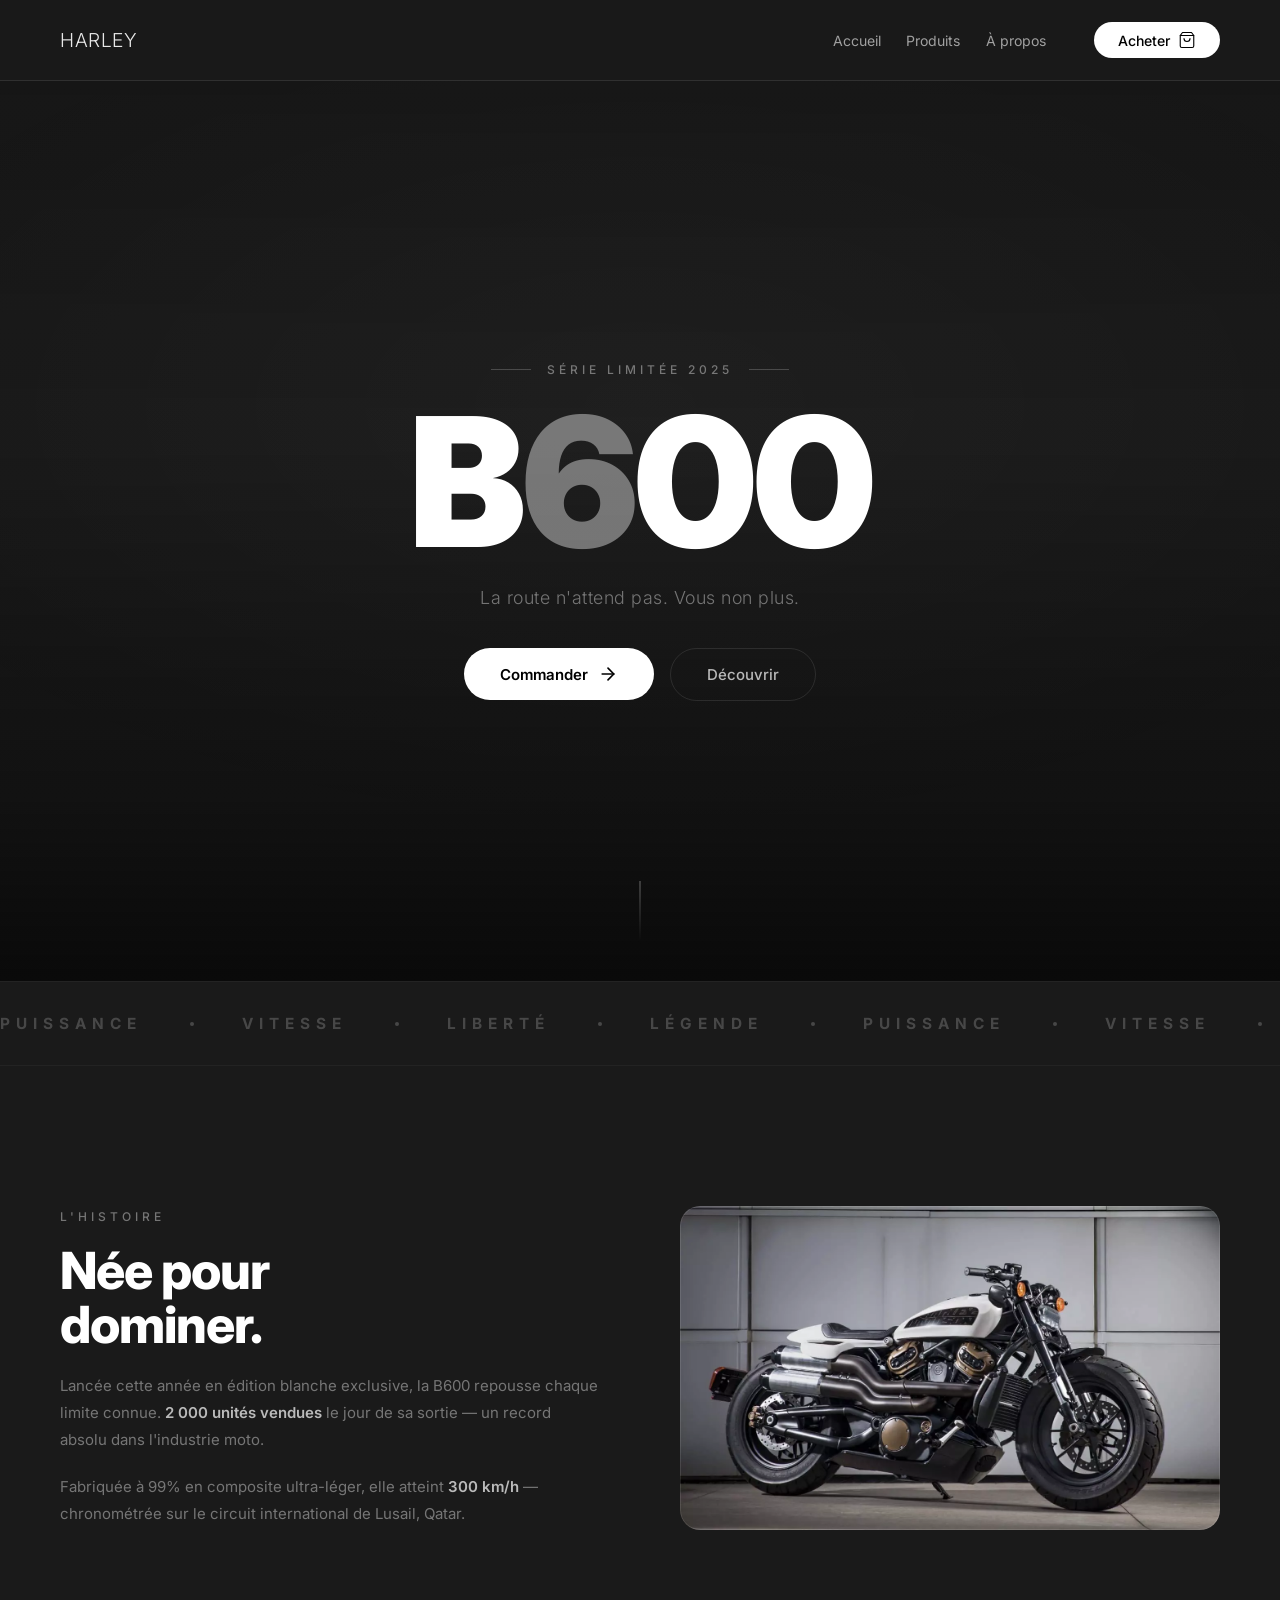
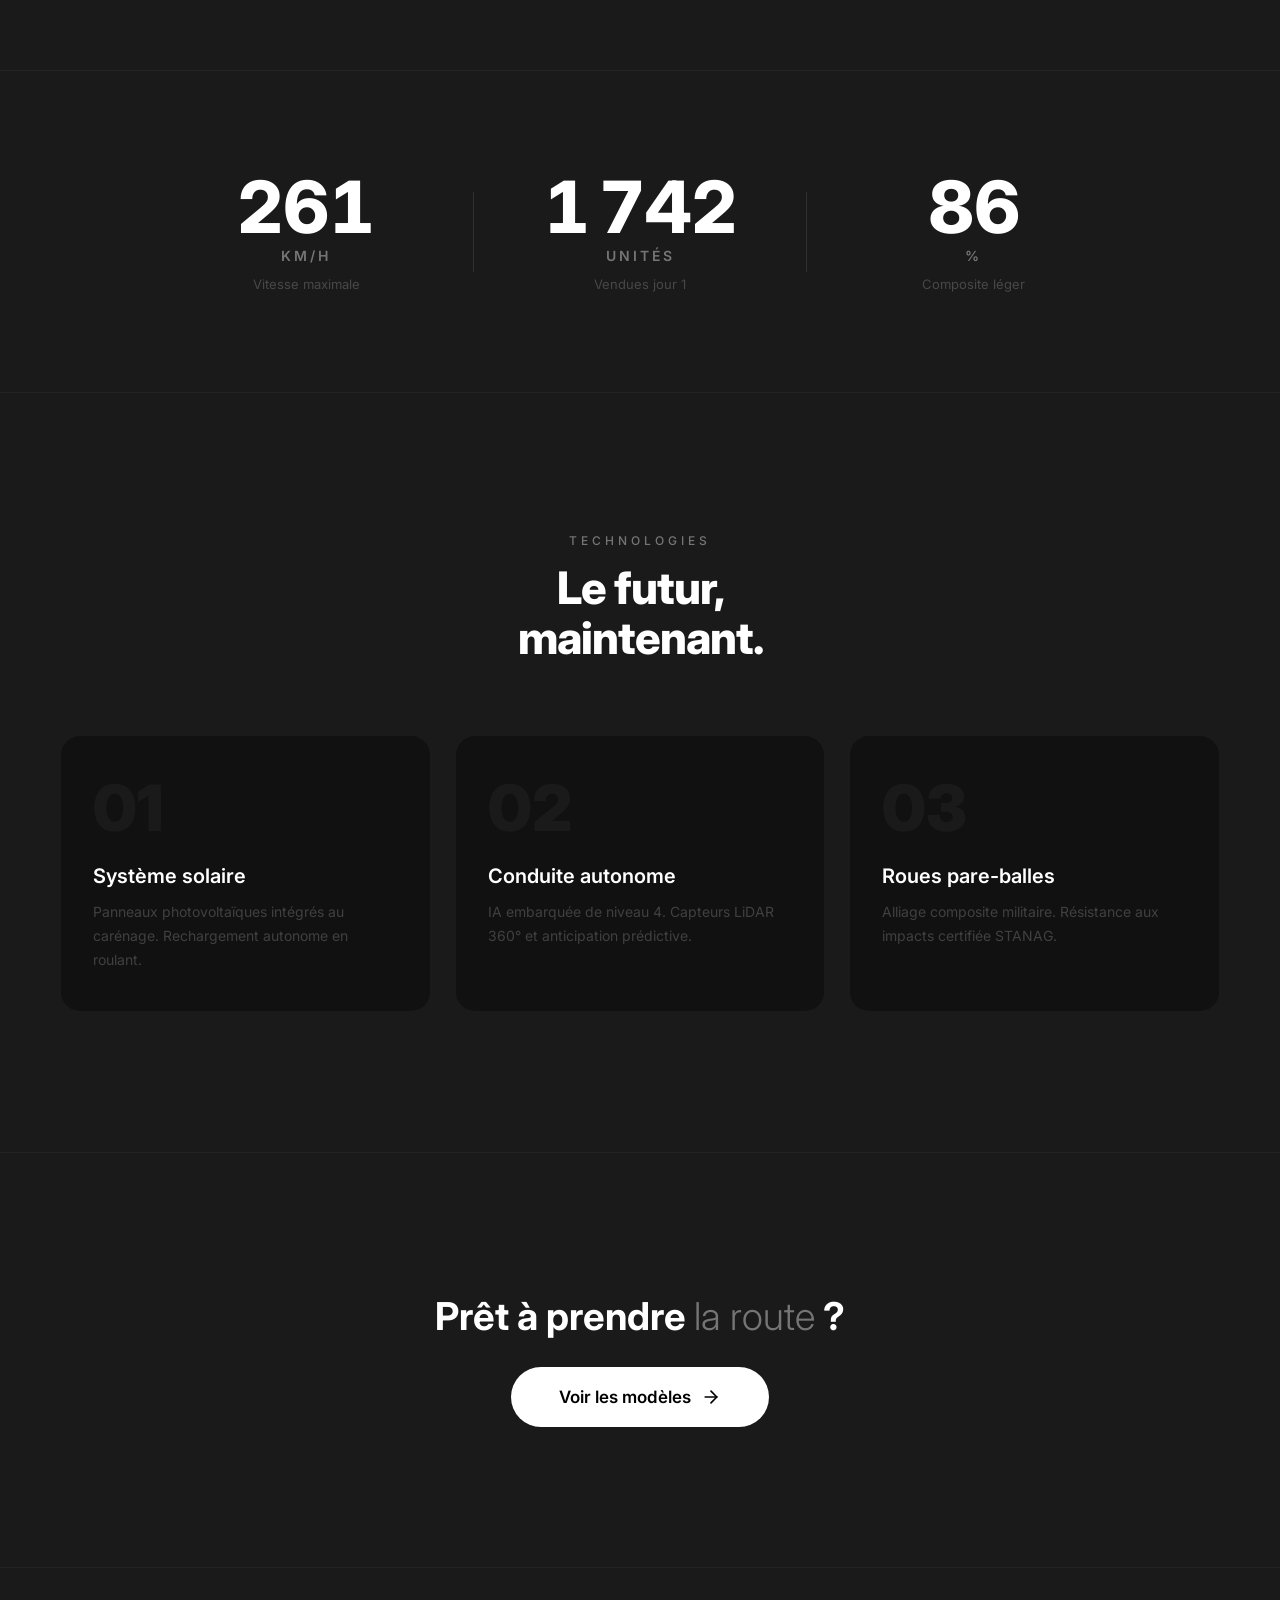
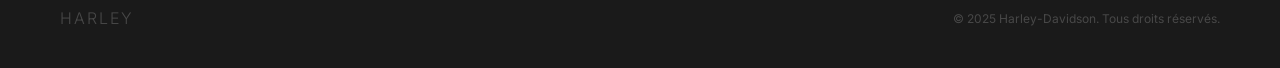
==== commit 81e80565: "style: Clean up home page - black/white palette, remove stock section - Replace orange accent with p" ====
--- a/index.html
+++ b/index.html
@@ -131,13 +131,9 @@
     <!-- CTA -->
     <section class="final-cta">
         <div class="final-cta-inner reveal">
-            <p class="final-label">Stock limité</p>
-            <h2>Il en reste <span class="accent">50%</span></h2>
-            <div class="final-bar">
-                <div class="final-bar-fill"></div>
-            </div>
+            <h2>Prêt à prendre <em>la route</em> ?</h2>
             <a href="products.html" class="cta-main cta-large">
-                <span>Obtenir la mienne</span>
+                <span>Voir les modèles</span>
                 <svg width="20" height="20" viewBox="0 0 24 24" fill="none" stroke="currentColor" stroke-width="2" stroke-linecap="round" stroke-linejoin="round"><line x1="5" y1="12" x2="19" y2="12"></line><polyline points="12 5 19 12 12 19"></polyline></svg>
             </a>
         </div>
--- a/assets/css/home.css
+++ b/assets/css/home.css
@@ -3,13 +3,12 @@
    ============================================ */
 
 :root {
-    --accent: #e86a2a;
-    --accent-glow: rgba(232, 106, 42, 0.25);
     --white: #ffffff;
-    --white-60: rgba(255, 255, 255, 0.6);
-    --white-30: rgba(255, 255, 255, 0.3);
+    --white-70: rgba(255, 255, 255, 0.7);
+    --white-40: rgba(255, 255, 255, 0.4);
+    --white-20: rgba(255, 255, 255, 0.2);
     --white-10: rgba(255, 255, 255, 0.1);
-    --white-05: rgba(255, 255, 255, 0.05);
+    --white-05: rgba(255, 255, 255, 0.04);
     --dark: #0a0a0a;
     --dark-card: #111111;
 }
@@ -48,8 +47,7 @@
 .hero-bg {
     position: absolute;
     inset: -20%;
-    background: radial-gradient(ellipse 80% 60% at 50% 40%, var(--accent-glow), transparent 70%),
-                radial-gradient(ellipse 50% 40% at 70% 60%, rgba(232, 106, 42, 0.08), transparent 60%);
+    background: radial-gradient(ellipse 70% 50% at 50% 40%, rgba(255, 255, 255, 0.03), transparent 70%);
     will-change: transform;
 }
 
@@ -57,9 +55,9 @@
     position: absolute;
     inset: 0;
     background: linear-gradient(to bottom,
-        rgba(10, 10, 10, 0.3) 0%,
-        rgba(10, 10, 10, 0.1) 40%,
-        rgba(10, 10, 10, 0.6) 80%,
+        rgba(10, 10, 10, 0.2) 0%,
+        rgba(10, 10, 10, 0.05) 40%,
+        rgba(10, 10, 10, 0.5) 80%,
         var(--dark) 100%
     );
 }
@@ -83,15 +81,14 @@
     font-weight: 500;
     letter-spacing: 4px;
     text-transform: uppercase;
-    color: var(--accent);
+    color: var(--white-40);
 }
 
 .tag-line {
     display: block;
     width: 40px;
     height: 1px;
-    background: var(--accent);
-    opacity: 0.5;
+    background: var(--white-20);
 }
 
 .hero-title {
@@ -107,14 +104,13 @@
 }
 
 .title-accent {
-    color: var(--accent);
-    position: relative;
+    color: var(--white-40);
 }
 
 .hero-sub {
     font-size: clamp(16px, 1.4vw, 22px);
     font-weight: 300;
-    color: var(--white-60);
+    color: var(--white-40);
     letter-spacing: 0.5px;
     max-width: 400px;
 }
@@ -135,22 +131,23 @@
     font-size: 15px;
     font-weight: 600;
     font-family: 'Inter', sans-serif;
-    color: var(--white);
-    background: var(--accent);
+    color: #000000;
+    background: var(--white);
     border: none;
     border-radius: 60px;
     text-decoration: none;
     cursor: pointer;
     transition: transform 0.25s cubic-bezier(0.16, 1, 0.3, 1),
-                box-shadow 0.25s ease;
+                opacity 0.25s ease;
 }
 
 .cta-main:hover {
     transform: scale(1.04);
-    box-shadow: 0 8px 40px var(--accent-glow);
+    opacity: 0.9;
 }
 
 .cta-main svg {
+    stroke: #000000;
     transition: transform 0.25s ease;
 }
 
@@ -165,7 +162,7 @@
     font-size: 15px;
     font-weight: 500;
     font-family: 'Inter', sans-serif;
-    color: var(--white-60);
+    color: var(--white-70);
     background: transparent;
     border: 1px solid var(--white-10);
     border-radius: 60px;
@@ -174,7 +171,7 @@
 }
 
 .cta-ghost:hover {
-    border-color: var(--white-30);
+    border-color: var(--white-20);
     color: var(--white);
 }
 
@@ -195,7 +192,7 @@
 .scroll-line {
     width: 1px;
     height: 60px;
-    background: linear-gradient(to bottom, var(--accent), transparent);
+    background: linear-gradient(to bottom, var(--white-40), transparent);
     animation: scrollPulse 2s ease-in-out infinite;
 }
 
@@ -230,17 +227,16 @@
     font-weight: 700;
     letter-spacing: 6px;
     text-transform: uppercase;
-    color: var(--white-30);
+    color: var(--white-20);
     white-space: nowrap;
 }
 
 .marquee-dot {
     display: block;
-    width: 6px;
-    height: 6px;
-    background: var(--accent);
+    width: 4px;
+    height: 4px;
+    background: var(--white-20);
     border-radius: 50%;
-    opacity: 0.6;
 }
 
 @keyframes marqueeScroll {
@@ -273,7 +269,7 @@
     font-weight: 500;
     letter-spacing: 4px;
     text-transform: uppercase;
-    color: var(--accent);
+    color: var(--white-40);
 }
 
 .story-title {
@@ -288,11 +284,11 @@
     font-size: clamp(15px, 1.1vw, 17px);
     font-weight: 400;
     line-height: 1.8;
-    color: var(--white-60);
+    color: var(--white-40);
 }
 
 .story-desc strong {
-    color: var(--white);
+    color: var(--white-70);
     font-weight: 600;
 }
 
@@ -336,7 +332,6 @@
     display: flex;
     align-items: center;
     justify-content: center;
-    gap: 0;
 }
 
 .spec-item {
@@ -360,7 +355,7 @@
 .spec-unit {
     font-size: 14px;
     font-weight: 600;
-    color: var(--accent);
+    color: var(--white-40);
     text-transform: uppercase;
     letter-spacing: 3px;
 }
@@ -368,7 +363,7 @@
 .spec-name {
     font-size: 13px;
     font-weight: 400;
-    color: var(--white-30);
+    color: var(--white-20);
     margin-top: 8px;
 }
 
@@ -393,7 +388,7 @@
     font-weight: 500;
     letter-spacing: 4px;
     text-transform: uppercase;
-    color: var(--accent);
+    color: var(--white-40);
     margin-bottom: 16px;
 }
 
@@ -424,7 +419,7 @@
 }
 
 .feature-card:hover {
-    border-color: rgba(232, 106, 42, 0.2);
+    border-color: var(--white-10);
     transform: translateY(-4px);
 }
 
@@ -447,7 +442,7 @@
     font-size: 14px;
     font-weight: 400;
     line-height: 1.7;
-    color: var(--white-30);
+    color: var(--white-20);
 }
 
 .card-line {
@@ -455,8 +450,8 @@
     bottom: 0;
     left: 0;
     width: 100%;
-    height: 2px;
-    background: linear-gradient(to right, var(--accent), transparent);
+    height: 1px;
+    background: linear-gradient(to right, var(--white-20), transparent);
     opacity: 0;
     transition: opacity 0.4s ease;
 }
@@ -468,6 +463,7 @@
 /* ============ FINAL CTA ============ */
 .final-cta {
     padding: 140px var(--container-padding);
+    border-top: 1px solid var(--white-05);
 }
 
 .final-cta-inner {
@@ -480,14 +476,6 @@
     gap: 28px;
 }
 
-.final-label {
-    font-size: 12px;
-    font-weight: 500;
-    letter-spacing: 4px;
-    text-transform: uppercase;
-    color: var(--accent);
-}
-
 .final-cta-inner h2 {
     font-size: clamp(28px, 3vw, 40px);
     font-weight: 700;
@@ -495,25 +483,10 @@
     line-height: 1.2;
 }
 
-.accent {
-    color: var(--accent);
-}
-
-.final-bar {
-    width: 100%;
-    max-width: 300px;
-    height: 3px;
-    background: var(--white-10);
-    border-radius: 4px;
-    overflow: hidden;
-}
-
-.final-bar-fill {
-    width: 50%;
-    height: 100%;
-    background: linear-gradient(to right, var(--accent), #f0944a);
-    border-radius: 4px;
-    transition: width 1.5s cubic-bezier(0.16, 1, 0.3, 1);
+.final-cta-inner h2 em {
+    font-style: normal;
+    color: var(--white-40);
+    font-weight: 300;
 }
 
 /* ============ FOOTER ============ */
@@ -534,12 +507,12 @@
     font-size: 16px;
     font-weight: 300;
     letter-spacing: 2px;
-    color: var(--white-30);
+    color: var(--white-20);
 }
 
 .footer-copy {
     font-size: 12px;
-    color: var(--white-30);
+    color: var(--white-20);
 }
 
 /* ============ RESPONSIVE ============ */
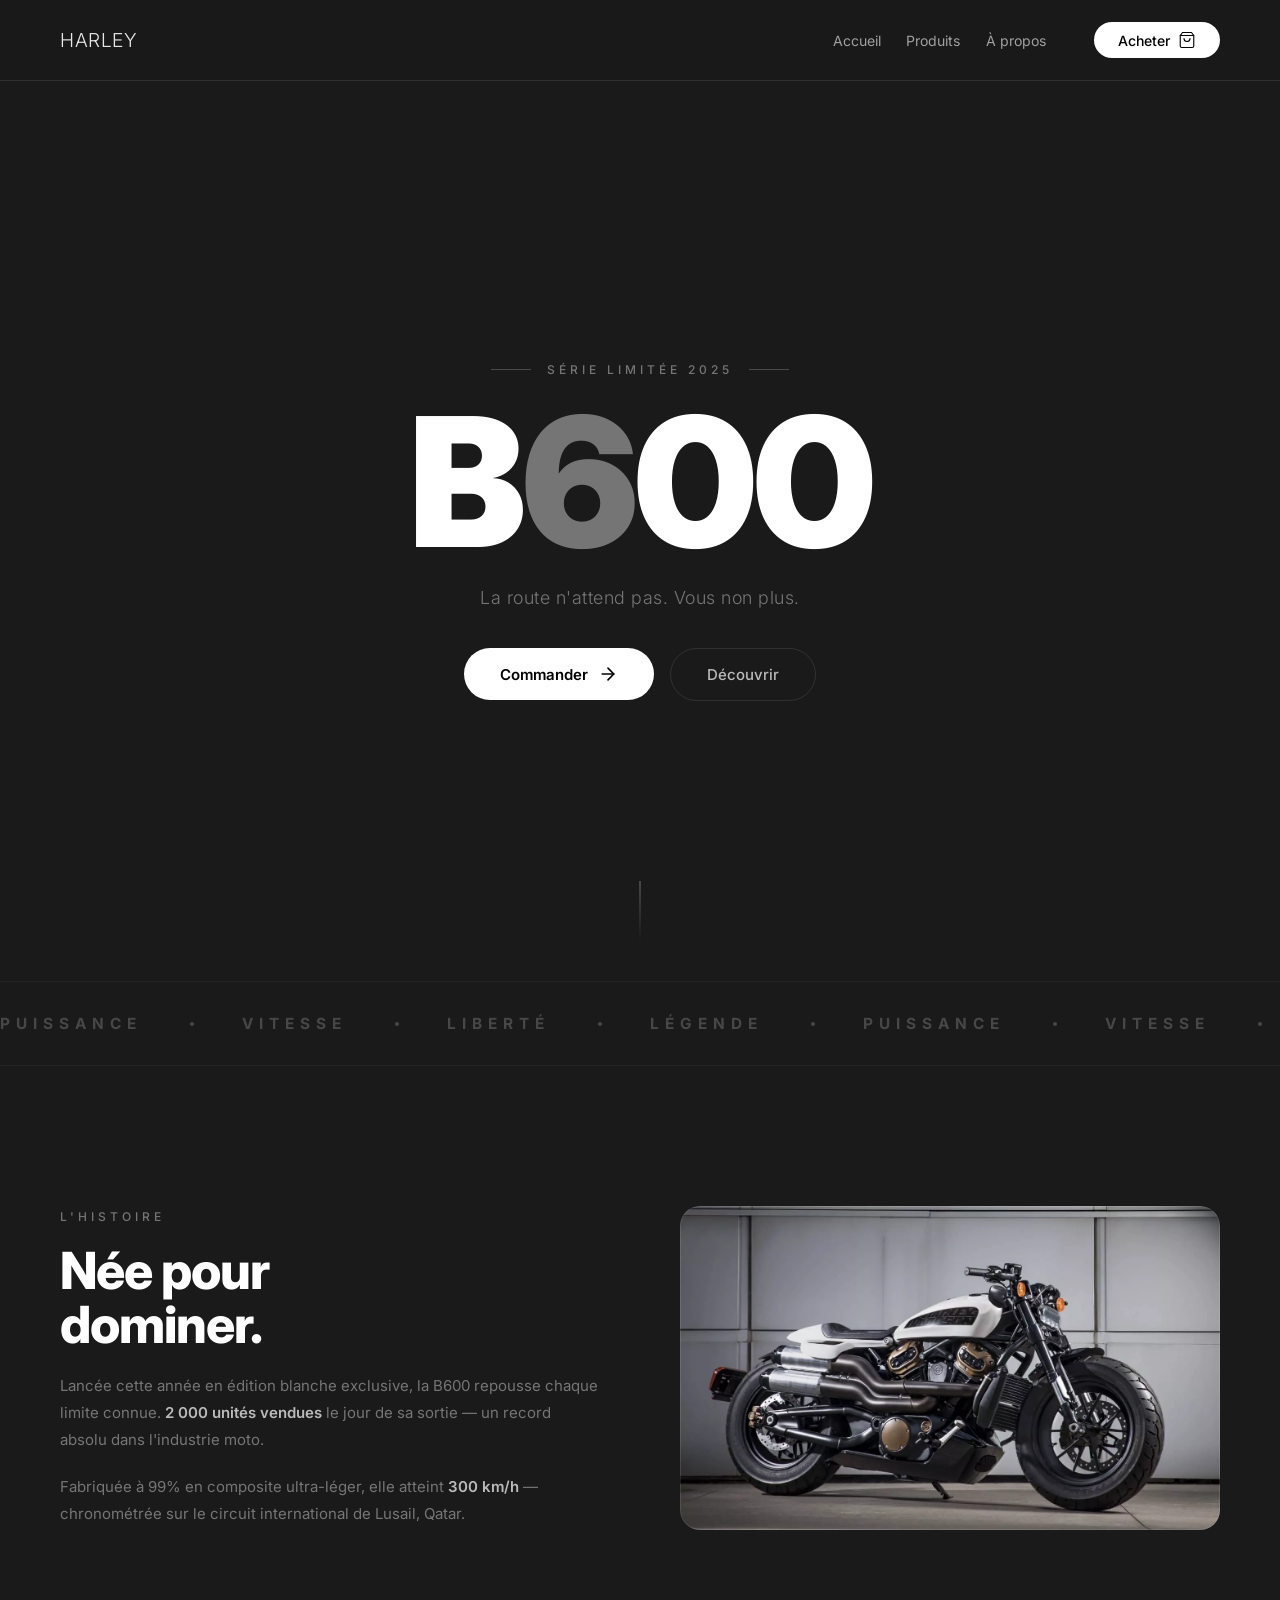
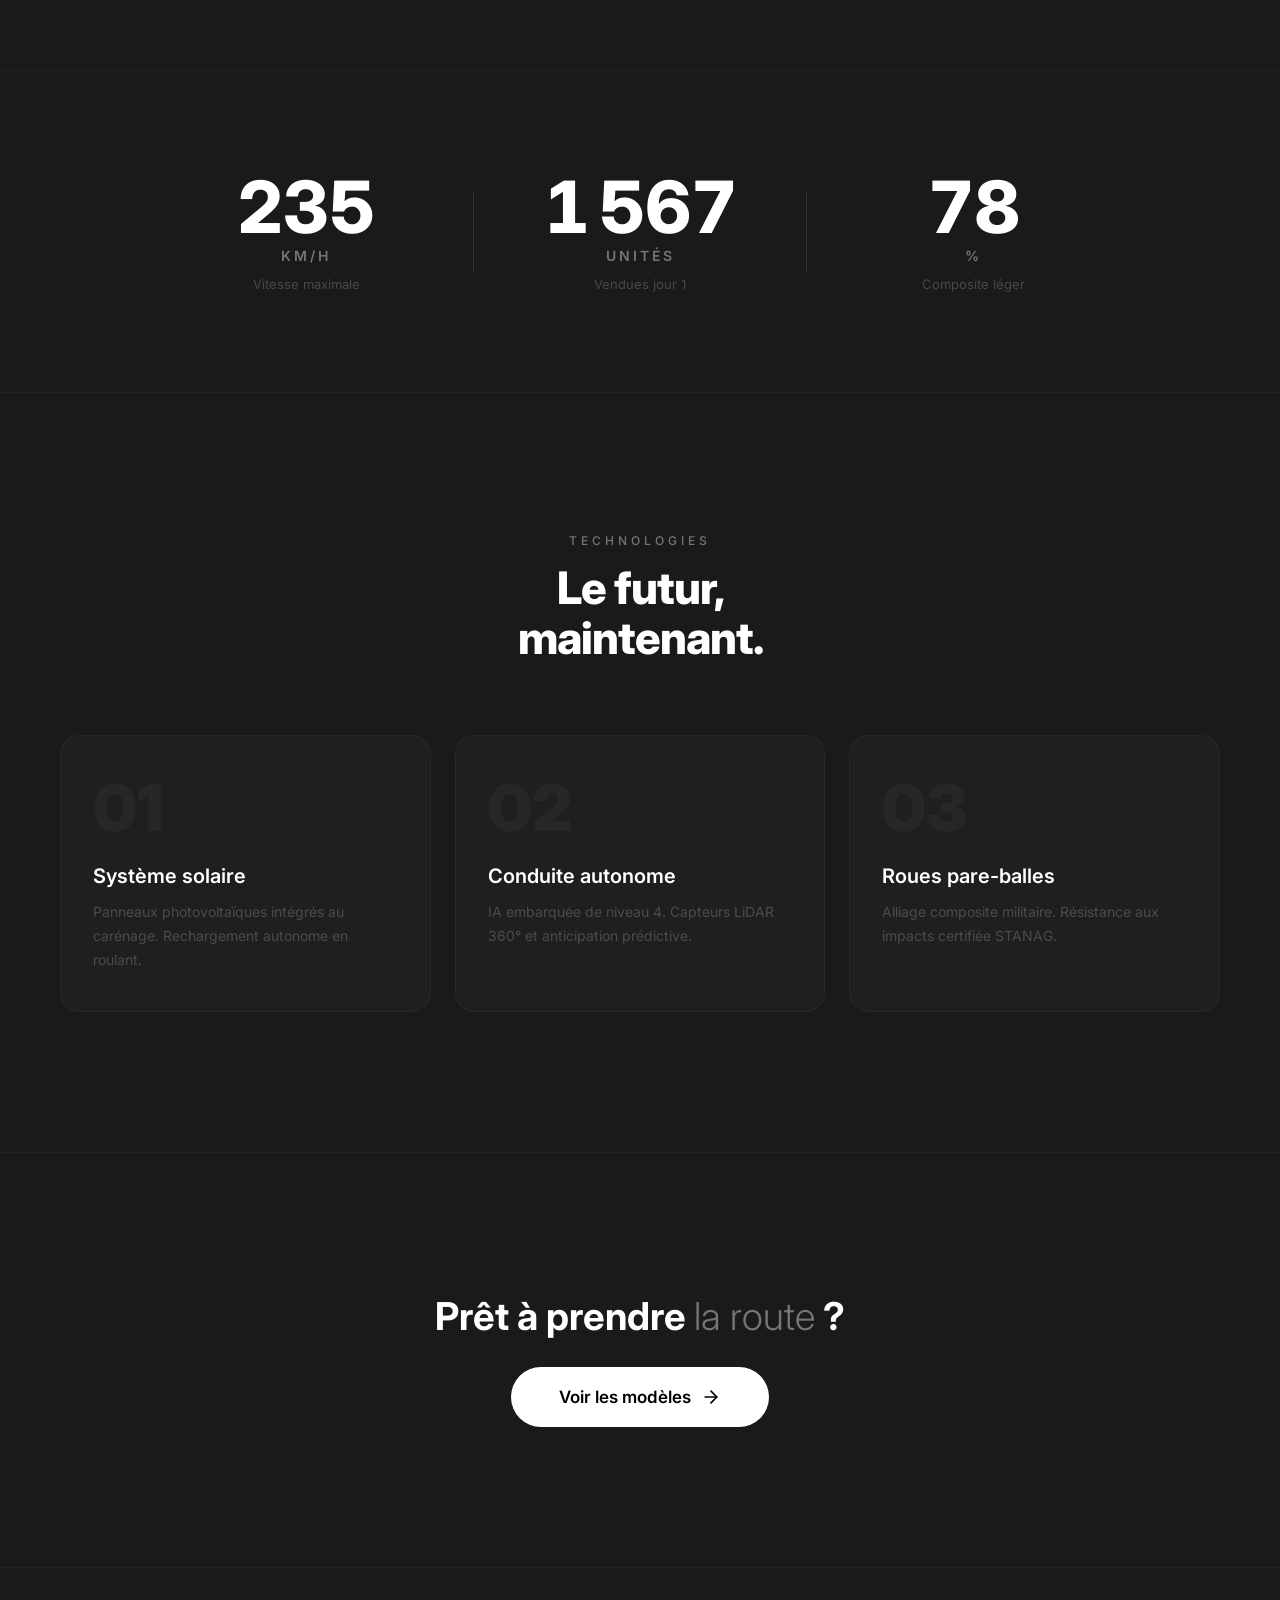
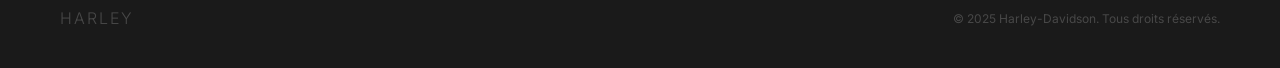
==== commit 9c70aed8: "style: Remove gradients, fix hero bg to flat black, seamless marquee loop" ====
--- a/index.html
+++ b/index.html
@@ -47,11 +47,13 @@
     <!-- MARQUEE -->
     <section class="marquee-section">
         <div class="marquee-track">
-            <div class="marquee-content">
+            <div class="marquee-content" aria-hidden="false">
                 <span>PUISSANCE</span><span class="marquee-dot"></span>
                 <span>VITESSE</span><span class="marquee-dot"></span>
                 <span>LIBERTÉ</span><span class="marquee-dot"></span>
                 <span>LÉGENDE</span><span class="marquee-dot"></span>
+            </div>
+            <div class="marquee-content" aria-hidden="true">
                 <span>PUISSANCE</span><span class="marquee-dot"></span>
                 <span>VITESSE</span><span class="marquee-dot"></span>
                 <span>LIBERTÉ</span><span class="marquee-dot"></span>
--- a/assets/css/home.css
+++ b/assets/css/home.css
@@ -9,8 +9,8 @@
     --white-20: rgba(255, 255, 255, 0.2);
     --white-10: rgba(255, 255, 255, 0.1);
     --white-05: rgba(255, 255, 255, 0.04);
-    --dark: #0a0a0a;
-    --dark-card: #111111;
+    --dark: #1a1a1a;
+    --dark-card: #1f1f1f;
 }
 
 /* ============ REVEAL ANIMATION ============ */
@@ -39,27 +39,7 @@
 }
 
 .hero-bg-wrapper {
-    position: absolute;
-    inset: 0;
-    z-index: 0;
-}
-
-.hero-bg {
-    position: absolute;
-    inset: -20%;
-    background: radial-gradient(ellipse 70% 50% at 50% 40%, rgba(255, 255, 255, 0.03), transparent 70%);
-    will-change: transform;
-}
-
-.hero-overlay {
-    position: absolute;
-    inset: 0;
-    background: linear-gradient(to bottom,
-        rgba(10, 10, 10, 0.2) 0%,
-        rgba(10, 10, 10, 0.05) 40%,
-        rgba(10, 10, 10, 0.5) 80%,
-        var(--dark) 100%
-    );
+    display: none;
 }
 
 .hero-content {
@@ -211,15 +191,16 @@
 
 .marquee-track {
     display: flex;
-    width: max-content;
+    width: fit-content;
+    animation: marqueeScroll 25s linear infinite;
 }
 
 .marquee-content {
     display: flex;
     align-items: center;
     gap: 48px;
-    animation: marqueeScroll 20s linear infinite;
     padding-right: 48px;
+    flex-shrink: 0;
 }
 
 .marquee-content span {
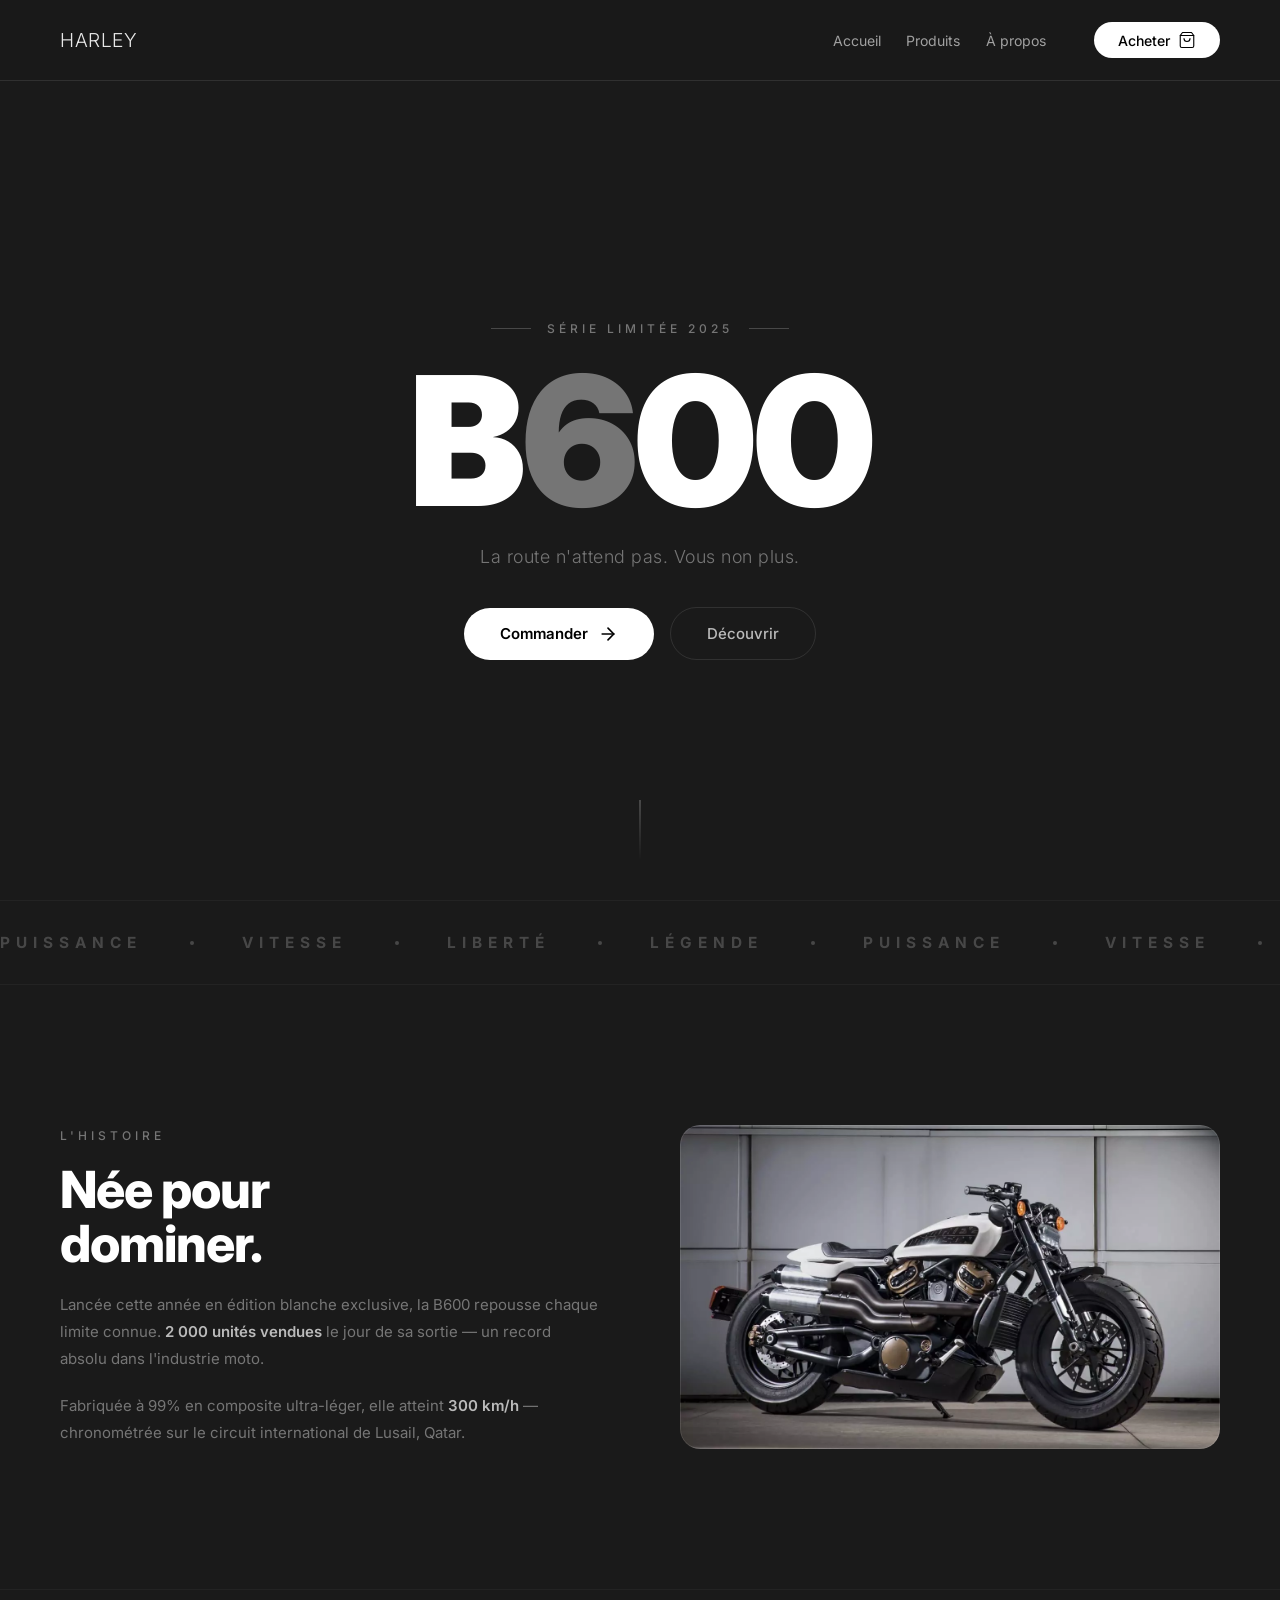
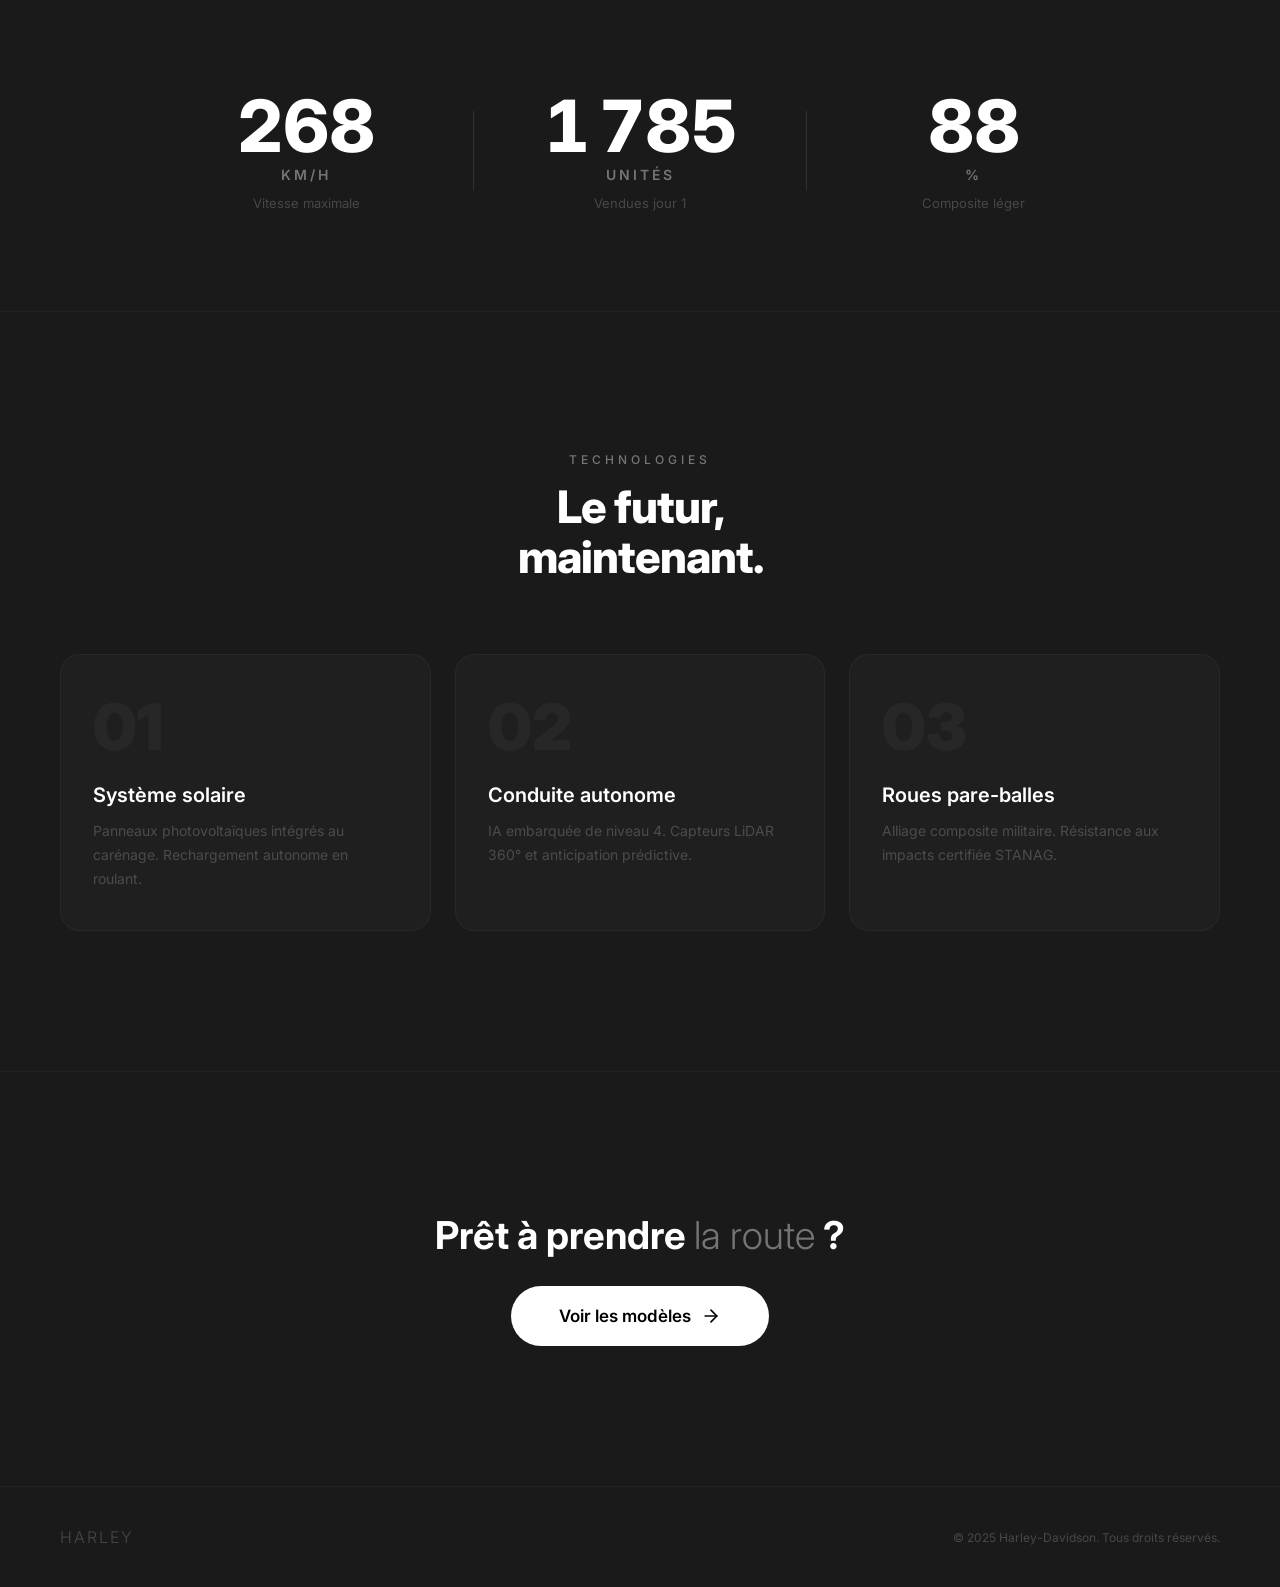
==== commit 1d371d3f: "fix: Hero height accounts for navbar, fix marquee seamless loop" ====
--- a/index.html
+++ b/index.html
@@ -47,7 +47,13 @@
     <!-- MARQUEE -->
     <section class="marquee-section">
         <div class="marquee-track">
-            <div class="marquee-content" aria-hidden="false">
+            <div class="marquee-content">
+                <span>PUISSANCE</span><span class="marquee-dot"></span>
+                <span>VITESSE</span><span class="marquee-dot"></span>
+                <span>LIBERTÉ</span><span class="marquee-dot"></span>
+                <span>LÉGENDE</span><span class="marquee-dot"></span>
+            </div>
+            <div class="marquee-content" aria-hidden="true">
                 <span>PUISSANCE</span><span class="marquee-dot"></span>
                 <span>VITESSE</span><span class="marquee-dot"></span>
                 <span>LIBERTÉ</span><span class="marquee-dot"></span>
--- a/assets/css/home.css
+++ b/assets/css/home.css
@@ -31,7 +31,7 @@
 .hero {
     position: relative;
     width: 100%;
-    height: 100vh;
+    height: calc(100vh - var(--nav-height));
     display: flex;
     align-items: center;
     justify-content: center;
@@ -187,12 +187,12 @@
     border-top: 1px solid var(--white-05);
     border-bottom: 1px solid var(--white-05);
     overflow: hidden;
+    position: relative;
 }
 
 .marquee-track {
     display: flex;
-    width: fit-content;
-    animation: marqueeScroll 25s linear infinite;
+    width: max-content;
 }
 
 .marquee-content {
@@ -201,6 +201,7 @@
     gap: 48px;
     padding-right: 48px;
     flex-shrink: 0;
+    animation: marqueeScroll 15s linear infinite;
 }
 
 .marquee-content span {
@@ -218,11 +219,12 @@
     height: 4px;
     background: var(--white-20);
     border-radius: 50%;
+    flex-shrink: 0;
 }
 
 @keyframes marqueeScroll {
     0% { transform: translateX(0); }
-    100% { transform: translateX(-50%); }
+    100% { transform: translateX(calc(-100% - 48px)); }
 }
 
 /* ============ STORY ============ */
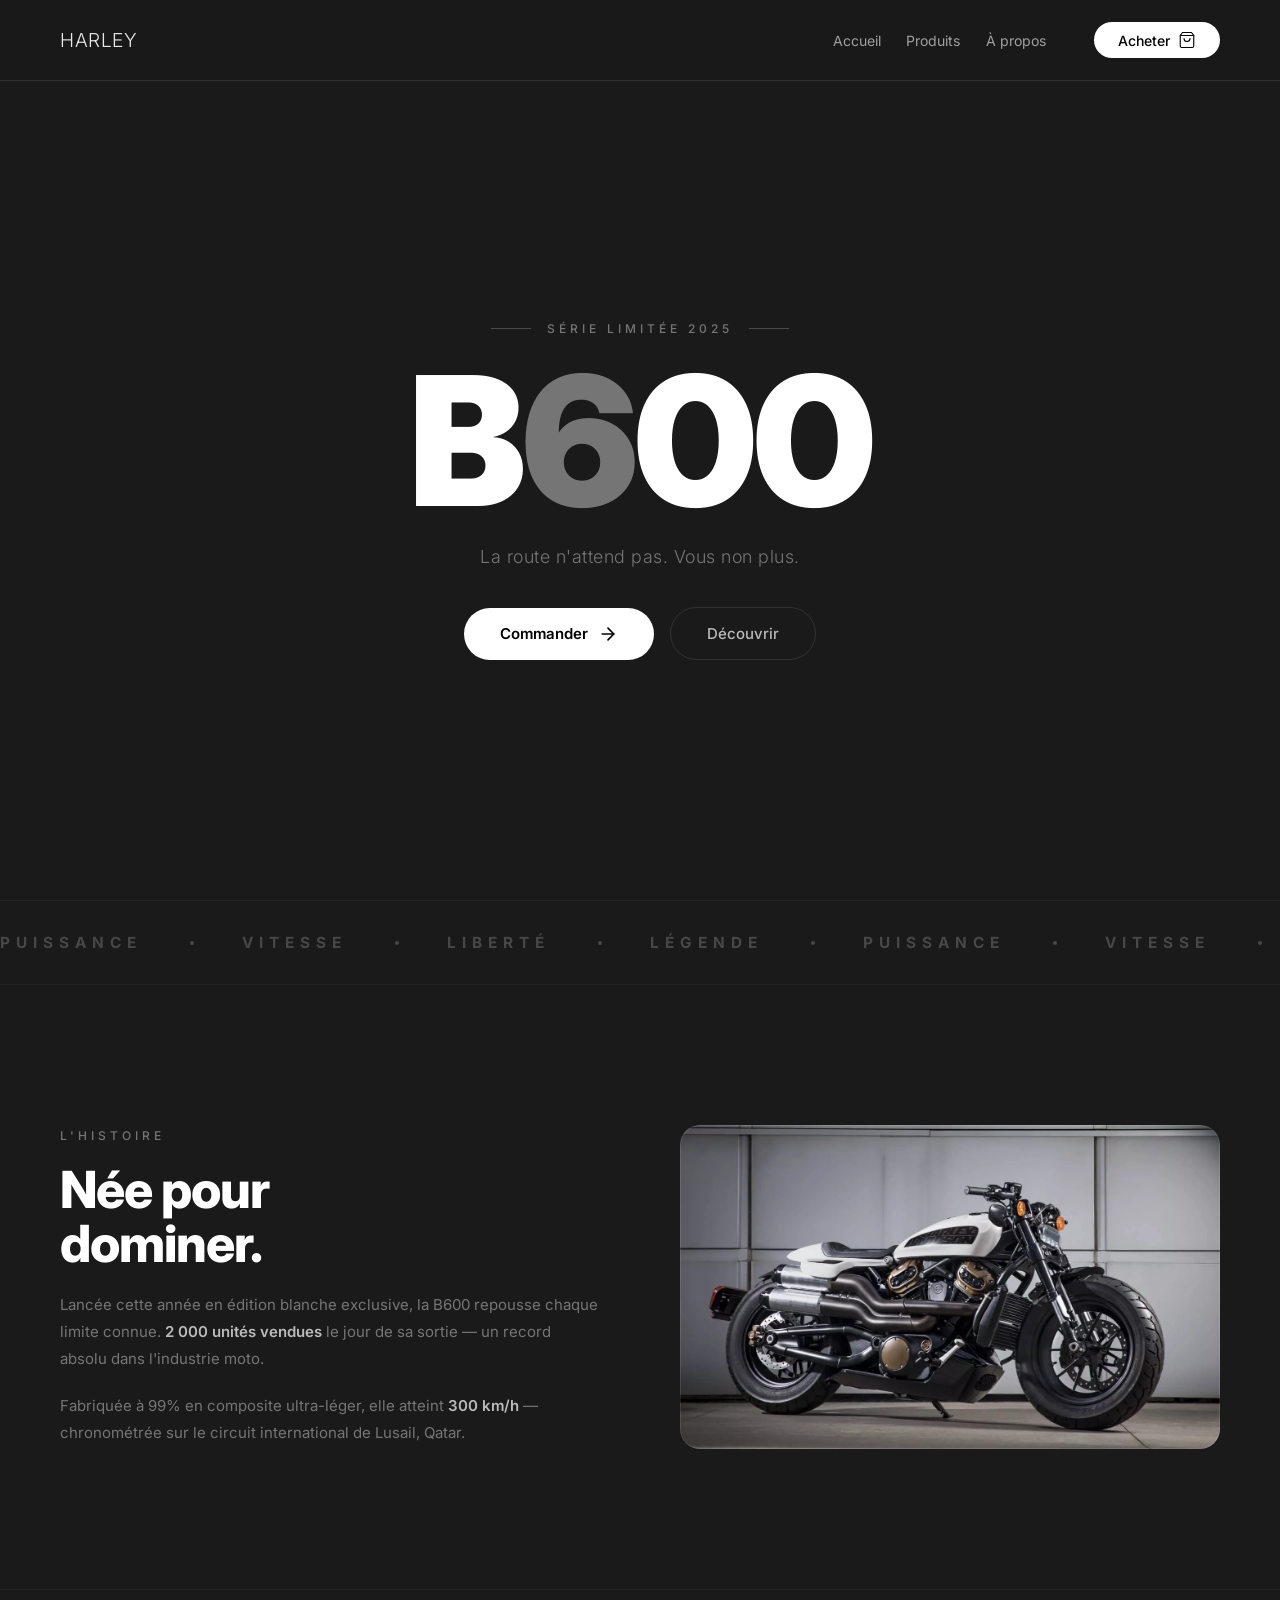
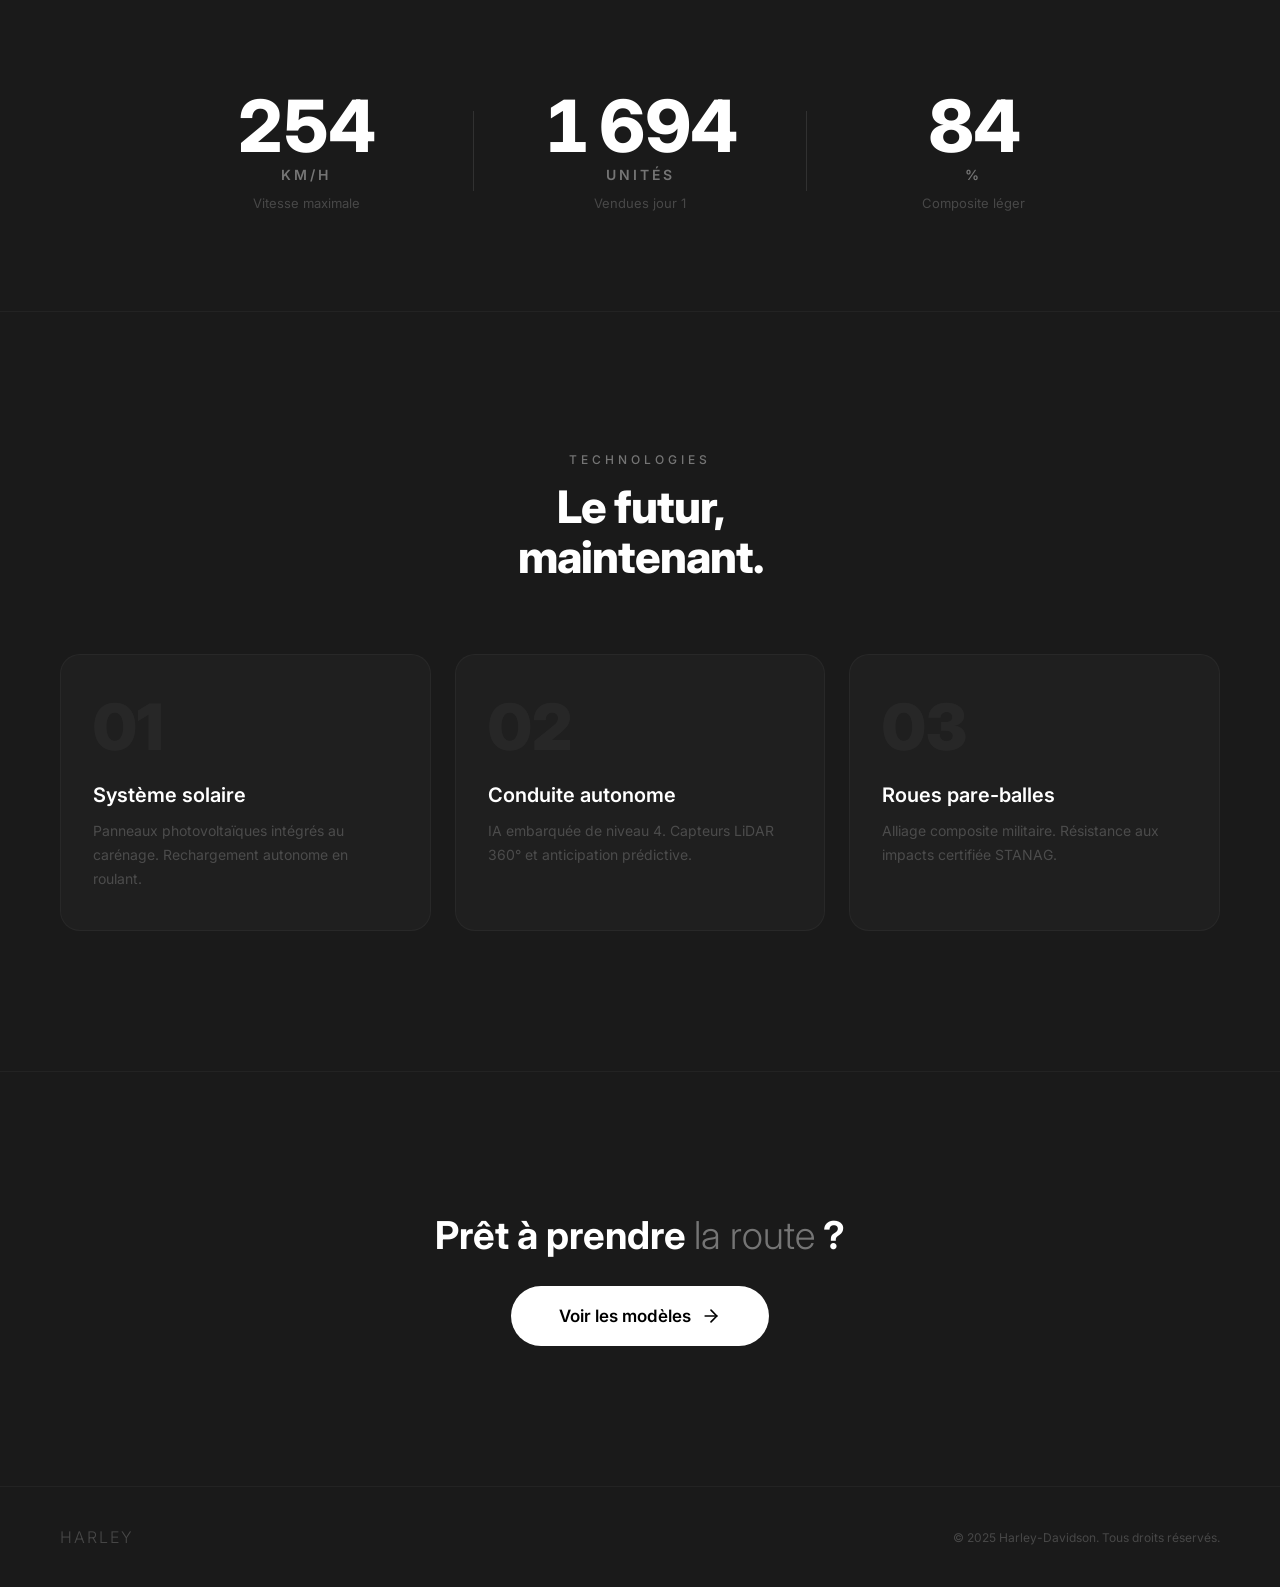
==== commit 947216a8: "fix: Remove scroll indicator from hero" ====
--- a/index.html
+++ b/index.html
@@ -38,9 +38,6 @@
                 </a>
                 <a href="#story" class="cta-ghost">Découvrir</a>
             </div>
-        </div>
-        <div class="scroll-indicator" id="scrollInd">
-            <div class="scroll-line"></div>
         </div>
     </section>
 
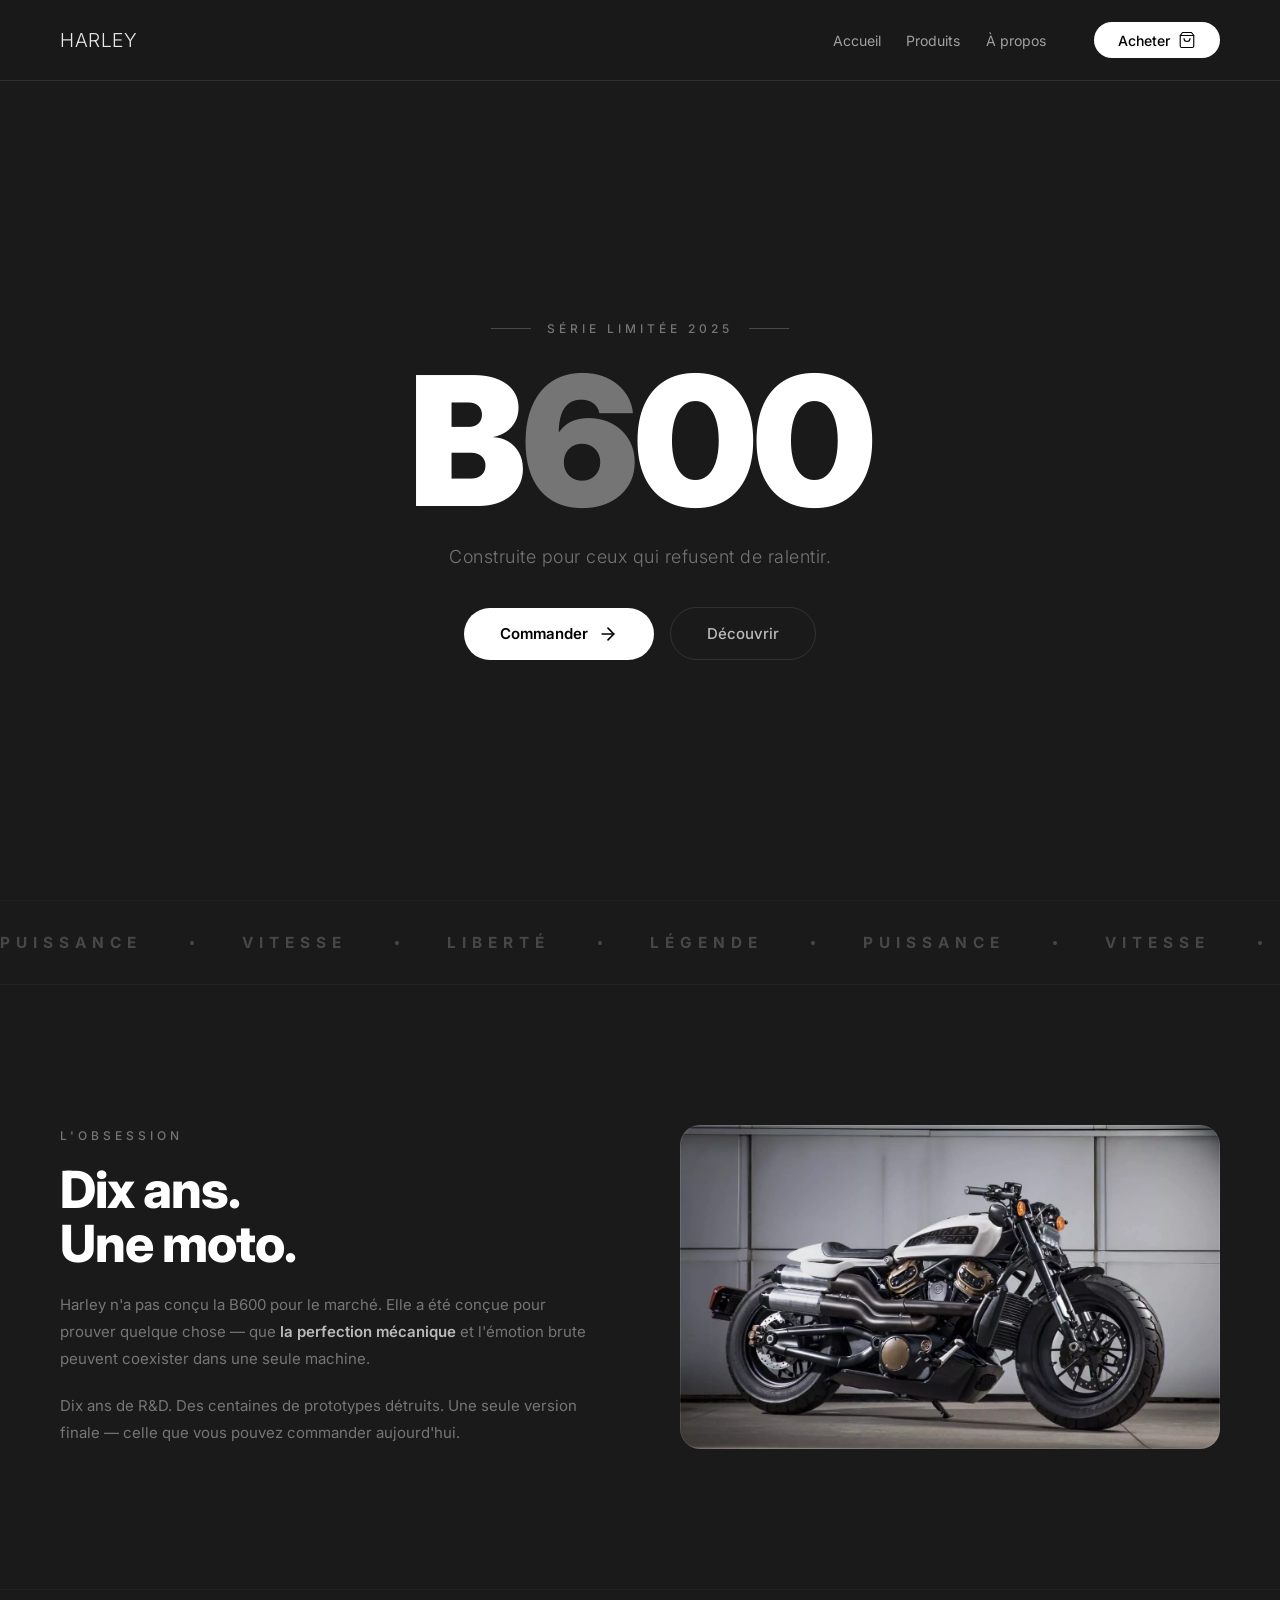
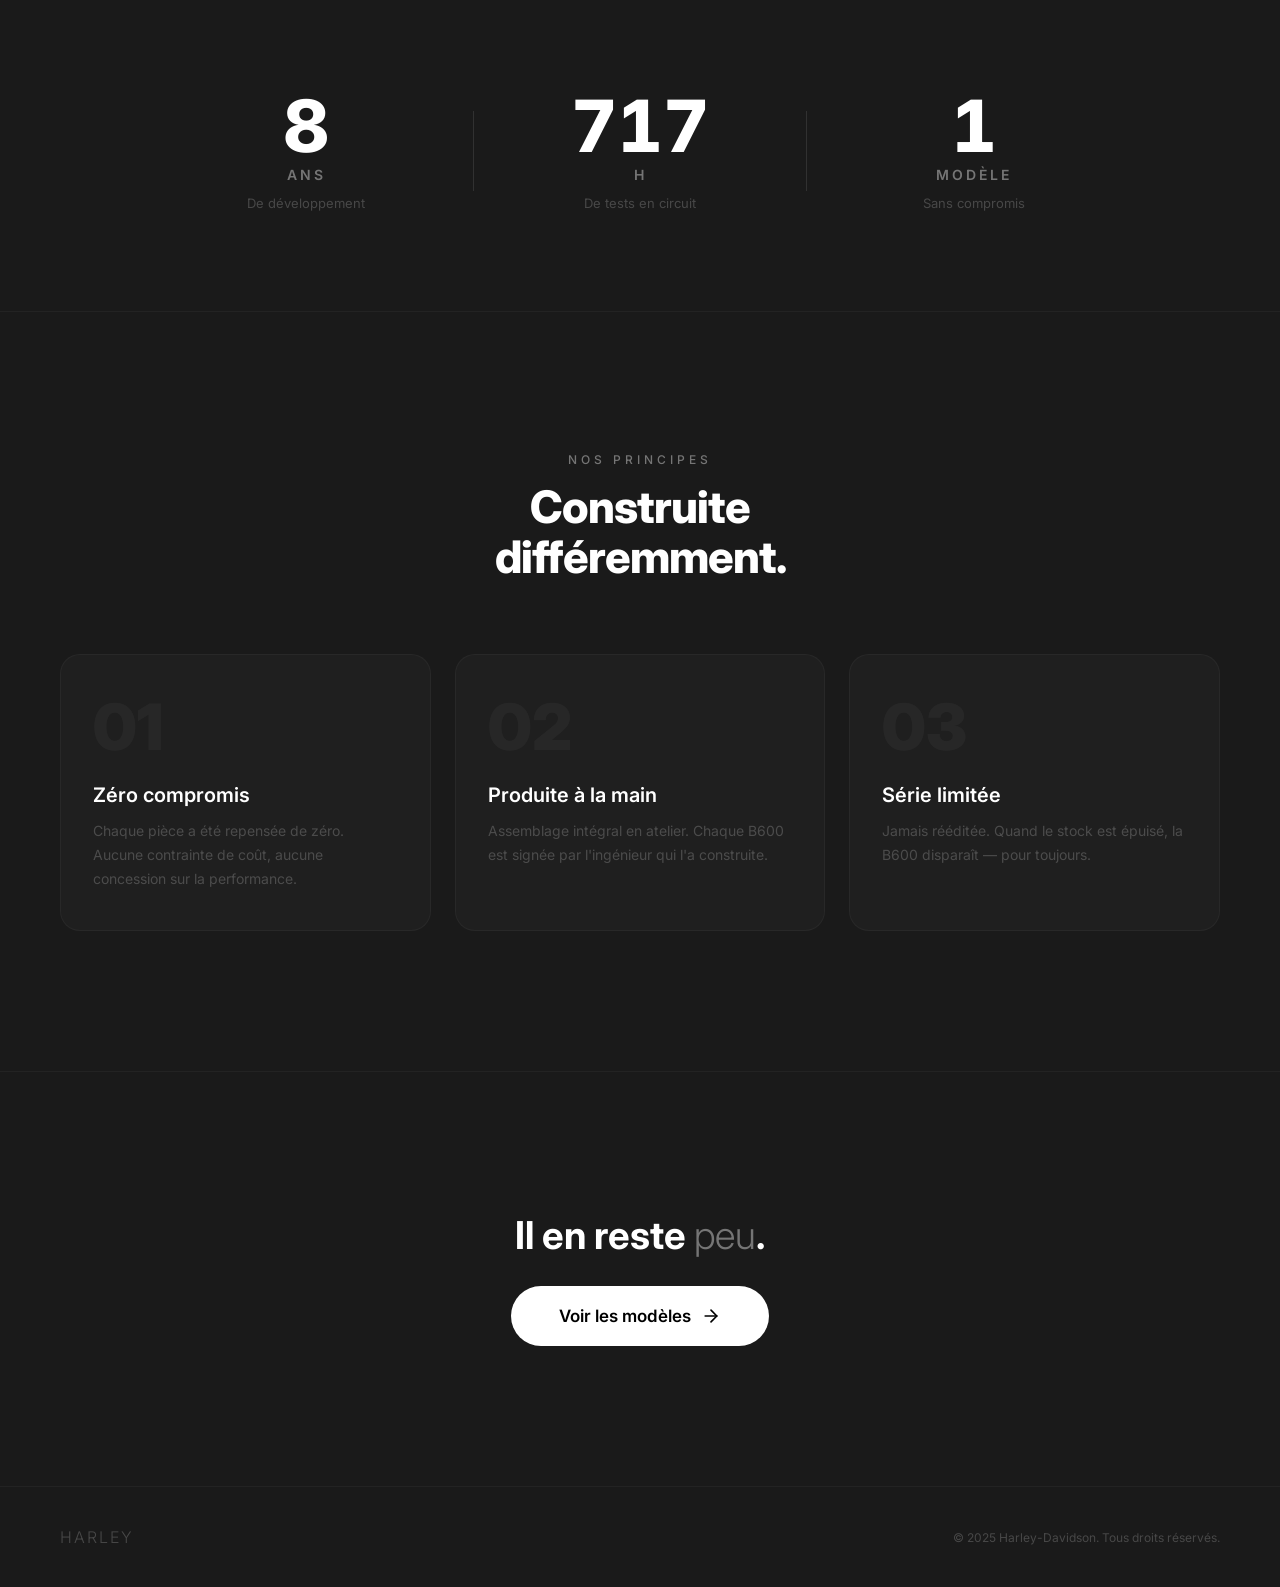
==== commit a3fc0dfc: "content(index): differentiate home page copy from about page (new story, specs, features)" ====
--- a/index.html
+++ b/index.html
@@ -8,14 +8,14 @@
     <link rel="stylesheet" href="assets/css/home.css">
     <link rel="preconnect" href="https://fonts.googleapis.com">
     <link rel="preconnect" href="https://fonts.gstatic.com" crossorigin>
-    <link href="https://fonts.googleapis.com/css2?family=Inter:wght@300;400;500;600;700;800;900&display=swap" rel="stylesheet">
+    <link href="https://fonts.googleapis.com/css2?family=Inter:wght@300;400;500;600;700;800;900&display=swap"
+        rel="stylesheet">
     <title>Harley — B600</title>
 </head>
 
 <body>
     <app-navbar></app-navbar>
 
-    <!-- HERO -->
     <section class="hero" id="hero">
         <div class="hero-bg-wrapper">
             <div class="hero-bg" id="heroBg"></div>
@@ -30,18 +30,21 @@
             <h1 class="hero-title reveal">
                 <span class="title-line">B<span class="title-accent">6</span>00</span>
             </h1>
-            <p class="hero-sub reveal">La route n'attend pas. Vous non plus.</p>
+            <p class="hero-sub reveal">Construite pour ceux qui refusent de ralentir.</p>
             <div class="hero-cta reveal">
                 <a href="products.html" class="cta-main">
                     <span>Commander</span>
-                    <svg width="20" height="20" viewBox="0 0 24 24" fill="none" stroke="currentColor" stroke-width="2" stroke-linecap="round" stroke-linejoin="round"><line x1="5" y1="12" x2="19" y2="12"></line><polyline points="12 5 19 12 12 19"></polyline></svg>
+                    <svg width="20" height="20" viewBox="0 0 24 24" fill="none" stroke="currentColor" stroke-width="2"
+                        stroke-linecap="round" stroke-linejoin="round">
+                        <line x1="5" y1="12" x2="19" y2="12"></line>
+                        <polyline points="12 5 19 12 12 19"></polyline>
+                    </svg>
                 </a>
                 <a href="#story" class="cta-ghost">Découvrir</a>
             </div>
         </div>
     </section>
 
-    <!-- MARQUEE -->
     <section class="marquee-section">
         <div class="marquee-track">
             <div class="marquee-content">
@@ -69,10 +72,13 @@
     <section class="story" id="story">
         <div class="story-inner">
             <div class="story-text">
-                <p class="story-label reveal">L'histoire</p>
-                <h2 class="story-title reveal">Née pour<br>dominer.</h2>
-                <p class="story-desc reveal">Lancée cette année en édition blanche exclusive, la B600 repousse chaque limite connue. <strong>2 000 unités vendues</strong> le jour de sa sortie — un record absolu dans l'industrie moto.</p>
-                <p class="story-desc reveal">Fabriquée à 99% en composite ultra-léger, elle atteint <strong>300 km/h</strong> — chronométrée sur le circuit international de Lusail, Qatar.</p>
+                <p class="story-label reveal">L'obsession</p>
+                <h2 class="story-title reveal">Dix ans.<br>Une moto.</h2>
+                <p class="story-desc reveal">Harley n'a pas conçu la B600 pour le marché. Elle a été conçue pour
+                    prouver quelque chose — que <strong>la perfection mécanique</strong> et l'émotion brute peuvent
+                    coexister dans une seule machine.</p>
+                <p class="story-desc reveal">Dix ans de R&D. Des centaines de prototypes détruits. Une seule
+                    version finale — celle que vous pouvez commander aujourd'hui.</p>
             </div>
             <div class="story-visual reveal">
                 <div class="story-img-wrapper">
@@ -82,69 +88,69 @@
         </div>
     </section>
 
-    <!-- SPECS -->
     <section class="specs">
         <div class="specs-inner">
             <div class="spec-item reveal">
-                <span class="spec-number" data-target="300">0</span>
-                <span class="spec-unit">km/h</span>
-                <span class="spec-name">Vitesse maximale</span>
+                <span class="spec-number" data-target="10">0</span>
+                <span class="spec-unit">ans</span>
+                <span class="spec-name">De développement</span>
             </div>
             <div class="spec-divider"></div>
             <div class="spec-item reveal">
-                <span class="spec-number" data-target="2000">0</span>
-                <span class="spec-unit">unités</span>
-                <span class="spec-name">Vendues jour 1</span>
+                <span class="spec-number" data-target="847">0</span>
+                <span class="spec-unit">h</span>
+                <span class="spec-name">De tests en circuit</span>
             </div>
             <div class="spec-divider"></div>
             <div class="spec-item reveal">
-                <span class="spec-number" data-target="99">0</span>
-                <span class="spec-unit">%</span>
-                <span class="spec-name">Composite léger</span>
+                <span class="spec-number" data-target="1">0</span>
+                <span class="spec-unit">modèle</span>
+                <span class="spec-name">Sans compromis</span>
             </div>
         </div>
     </section>
 
-    <!-- FEATURES -->
     <section class="features">
         <div class="features-header">
-            <p class="features-label reveal">Technologies</p>
-            <h2 class="features-title reveal">Le futur,<br>maintenant.</h2>
+            <p class="features-label reveal">Nos principes</p>
+            <h2 class="features-title reveal">Construite<br>différemment.</h2>
         </div>
         <div class="features-grid">
             <div class="feature-card reveal" style="--delay: 0s">
                 <div class="card-number">01</div>
-                <h3>Système solaire</h3>
-                <p>Panneaux photovoltaïques intégrés au carénage. Rechargement autonome en roulant.</p>
+                <h3>Zéro compromis</h3>
+                <p>Chaque pièce a été repensée de zéro. Aucune contrainte de coût, aucune concession sur la performance.</p>
                 <div class="card-line"></div>
             </div>
             <div class="feature-card reveal" style="--delay: 0.1s">
                 <div class="card-number">02</div>
-                <h3>Conduite autonome</h3>
-                <p>IA embarquée de niveau 4. Capteurs LiDAR 360° et anticipation prédictive.</p>
+                <h3>Produite à la main</h3>
+                <p>Assemblage intégral en atelier. Chaque B600 est signée par l'ingénieur qui l'a construite.</p>
                 <div class="card-line"></div>
             </div>
             <div class="feature-card reveal" style="--delay: 0.2s">
                 <div class="card-number">03</div>
-                <h3>Roues pare-balles</h3>
-                <p>Alliage composite militaire. Résistance aux impacts certifiée STANAG.</p>
+                <h3>Série limitée</h3>
+                <p>Jamais rééditée. Quand le stock est épuisé, la B600 disparaît — pour toujours.</p>
                 <div class="card-line"></div>
             </div>
         </div>
     </section>
 
-    <!-- CTA -->
     <section class="final-cta">
         <div class="final-cta-inner reveal">
-            <h2>Prêt à prendre <em>la route</em> ?</h2>
+            <h2>Il en reste <em>peu</em>.</h2>
             <a href="products.html" class="cta-main cta-large">
                 <span>Voir les modèles</span>
-                <svg width="20" height="20" viewBox="0 0 24 24" fill="none" stroke="currentColor" stroke-width="2" stroke-linecap="round" stroke-linejoin="round"><line x1="5" y1="12" x2="19" y2="12"></line><polyline points="12 5 19 12 12 19"></polyline></svg>
+                <svg width="20" height="20" viewBox="0 0 24 24" fill="none" stroke="currentColor" stroke-width="2"
+                    stroke-linecap="round" stroke-linejoin="round">
+                    <line x1="5" y1="12" x2="19" y2="12"></line>
+                    <polyline points="12 5 19 12 12 19"></polyline>
+                </svg>
             </a>
         </div>
     </section>
 
-    <!-- FOOTER -->
     <footer class="site-footer">
         <div class="footer-inner">
             <span class="footer-logo">HARLEY</span>
@@ -156,4 +162,4 @@
     <script src="assets/js/home.js" defer></script>
 </body>
 
-</html>
+</html>
--- a/assets/css/home.css
+++ b/assets/css/home.css
@@ -1,7 +1,3 @@
-/* ============================================
-   HARLEY B600 — HOME
-   ============================================ */
-
 :root {
     --white: #ffffff;
     --white-70: rgba(255, 255, 255, 0.7);
@@ -13,12 +9,13 @@
     --dark-card: #1f1f1f;
 }
 
-/* ============ REVEAL ANIMATION ============ */
 .reveal {
     opacity: 0;
     transform: translateY(40px);
+    /* transition fluide : cubic-bezier = courbe d'accélération custom (démarre vite, finit doucement) */
     transition: opacity 0.8s cubic-bezier(0.16, 1, 0.3, 1),
                 transform 0.8s cubic-bezier(0.16, 1, 0.3, 1);
+    /* délai variable : chaque élément peut avoir son propre --delay défini en HTML */
     transition-delay: var(--delay, 0s);
 }
 
@@ -27,10 +24,10 @@
     transform: translateY(0);
 }
 
-/* ============ HERO ============ */
 .hero {
     position: relative;
     width: 100%;
+    /* hauteur = tout l'écran moins la navbar */
     height: calc(100vh - var(--nav-height));
     display: flex;
     align-items: center;
@@ -72,6 +69,7 @@
 }
 
 .hero-title {
+    /* clamp(min, préféré, max) : taille fluide selon la largeur de l'écran */
     font-size: clamp(80px, 15vw, 180px);
     font-weight: 900;
     color: var(--white);
@@ -88,7 +86,7 @@
 }
 
 .hero-sub {
-    font-size: clamp(16px, 1.4vw, 22px);
+    font-size: clamp(16px, 1.4vw, 22px); /* taille fluide entre 16px et 22px */
     font-weight: 300;
     color: var(--white-40);
     letter-spacing: 0.5px;
@@ -102,7 +100,6 @@
     margin-top: 16px;
 }
 
-/* ============ BUTTONS ============ */
 .cta-main {
     display: inline-flex;
     align-items: center;
@@ -117,6 +114,7 @@
     border-radius: 60px;
     text-decoration: none;
     cursor: pointer;
+    /* deux propriétés animées en même temps avec des courbes différentes */
     transition: transform 0.25s cubic-bezier(0.16, 1, 0.3, 1),
                 opacity 0.25s ease;
 }
@@ -132,6 +130,7 @@
 }
 
 .cta-main:hover svg {
+    /* flèche qui glisse vers la droite au hover */
     transform: translateX(4px);
 }
 
@@ -160,11 +159,11 @@
     font-size: 17px;
 }
 
-/* ============ SCROLL INDICATOR ============ */
 .scroll-indicator {
     position: absolute;
     bottom: 40px;
     left: 50%;
+    /* centré horizontalement */
     transform: translateX(-50%);
     z-index: 2;
 }
@@ -172,16 +171,17 @@
 .scroll-line {
     width: 1px;
     height: 60px;
+    /* dégradé du blanc vers transparent, de haut en bas */
     background: linear-gradient(to bottom, var(--white-40), transparent);
     animation: scrollPulse 2s ease-in-out infinite;
 }
 
 @keyframes scrollPulse {
+    /* la ligne pulse en opacité et en hauteur */
     0%, 100% { opacity: 0.3; transform: scaleY(0.6); }
     50% { opacity: 1; transform: scaleY(1); }
 }
 
-/* ============ MARQUEE ============ */
 .marquee-section {
     padding: 32px 0;
     border-top: 1px solid var(--white-05);
@@ -192,6 +192,7 @@
 
 .marquee-track {
     display: flex;
+    /* largeur auto selon le contenu pour que le défilement fonctionne */
     width: max-content;
 }
 
@@ -200,7 +201,7 @@
     align-items: center;
     gap: 48px;
     padding-right: 48px;
-    flex-shrink: 0;
+    flex-shrink: 0; /* empêche le contenu de rétrécir */
     animation: marqueeScroll 15s linear infinite;
 }
 
@@ -210,7 +211,7 @@
     letter-spacing: 6px;
     text-transform: uppercase;
     color: var(--white-20);
-    white-space: nowrap;
+    white-space: nowrap; /* empêche le texte de passer à la ligne */
 }
 
 .marquee-dot {
@@ -224,10 +225,10 @@
 
 @keyframes marqueeScroll {
     0% { transform: translateX(0); }
+    /* décale d'exactement une répétition pour que ça boucle sans saut */
     100% { transform: translateX(calc(-100% - 48px)); }
 }
 
-/* ============ STORY ============ */
 .story {
     padding: 140px var(--container-padding);
 }
@@ -236,7 +237,7 @@
     max-width: 1200px;
     margin: 0 auto;
     display: grid;
-    grid-template-columns: 1fr 1fr;
+    grid-template-columns: 1fr 1fr; /* deux colonnes égales */
     gap: 80px;
     align-items: center;
 }
@@ -282,12 +283,13 @@
 }
 
 .story-img-wrapper::after {
+    /* pseudo-élément pour ajouter une bordure par dessus l'image */
     content: '';
     position: absolute;
-    inset: 0;
+    inset: 0; /* équivalent à top/right/bottom/left: 0 */
     border-radius: 20px;
     border: 1px solid var(--white-10);
-    pointer-events: none;
+    pointer-events: none; /* invisible aux clics */
 }
 
 .story-img-wrapper img {
@@ -299,10 +301,9 @@
 }
 
 .story-img-wrapper:hover img {
-    transform: scale(1.03);
-}
-
-/* ============ SPECS ============ */
+    transform: scale(1.03); /* léger zoom au hover */
+}
+
 .specs {
     padding: 80px var(--container-padding);
     border-top: 1px solid var(--white-05);
@@ -318,7 +319,7 @@
 }
 
 .spec-item {
-    flex: 1;
+    flex: 1; /* chaque item prend la même largeur */
     display: flex;
     flex-direction: column;
     align-items: center;
@@ -332,6 +333,7 @@
     font-weight: 800;
     color: var(--white);
     line-height: 1;
+    /* aligne les chiffres proprement même quand ils changent (compteur animé) */
     font-variant-numeric: tabular-nums;
 }
 
@@ -356,7 +358,6 @@
     background: var(--white-10);
 }
 
-/* ============ FEATURES ============ */
 .features {
     padding: 140px var(--container-padding);
 }
@@ -387,7 +388,7 @@
     max-width: 1200px;
     margin: 0 auto;
     display: grid;
-    grid-template-columns: repeat(3, 1fr);
+    grid-template-columns: repeat(3, 1fr); /* 3 colonnes égales */
     gap: 24px;
 }
 
@@ -403,13 +404,13 @@
 
 .feature-card:hover {
     border-color: var(--white-10);
-    transform: translateY(-4px);
+    transform: translateY(-4px); /* légère élévation au hover */
 }
 
 .card-number {
     font-size: 64px;
     font-weight: 900;
-    color: var(--white-05);
+    color: var(--white-05); /* quasi invisible, juste décoratif */
     line-height: 1;
     margin-bottom: 24px;
 }
@@ -434,16 +435,16 @@
     left: 0;
     width: 100%;
     height: 1px;
+    /* ligne qui va du blanc vers transparent, de gauche à droite */
     background: linear-gradient(to right, var(--white-20), transparent);
     opacity: 0;
     transition: opacity 0.4s ease;
 }
 
 .feature-card:hover .card-line {
-    opacity: 1;
-}
-
-/* ============ FINAL CTA ============ */
+    opacity: 1; /* la ligne apparaît au hover */
+}
+
 .final-cta {
     padding: 140px var(--container-padding);
     border-top: 1px solid var(--white-05);
@@ -472,7 +473,6 @@
     font-weight: 300;
 }
 
-/* ============ FOOTER ============ */
 .site-footer {
     border-top: 1px solid var(--white-05);
     padding: 40px var(--container-padding);
@@ -498,10 +498,9 @@
     color: var(--white-20);
 }
 
-/* ============ RESPONSIVE ============ */
 @media (max-width: 900px) {
     .story-inner {
-        grid-template-columns: 1fr;
+        grid-template-columns: 1fr; /* une seule colonne sur mobile */
         gap: 48px;
     }
 
@@ -516,7 +515,7 @@
     }
 
     .spec-divider {
-        width: 60px;
+        width: 60px; /* devient une ligne horizontale sur mobile */
         height: 1px;
     }
 
